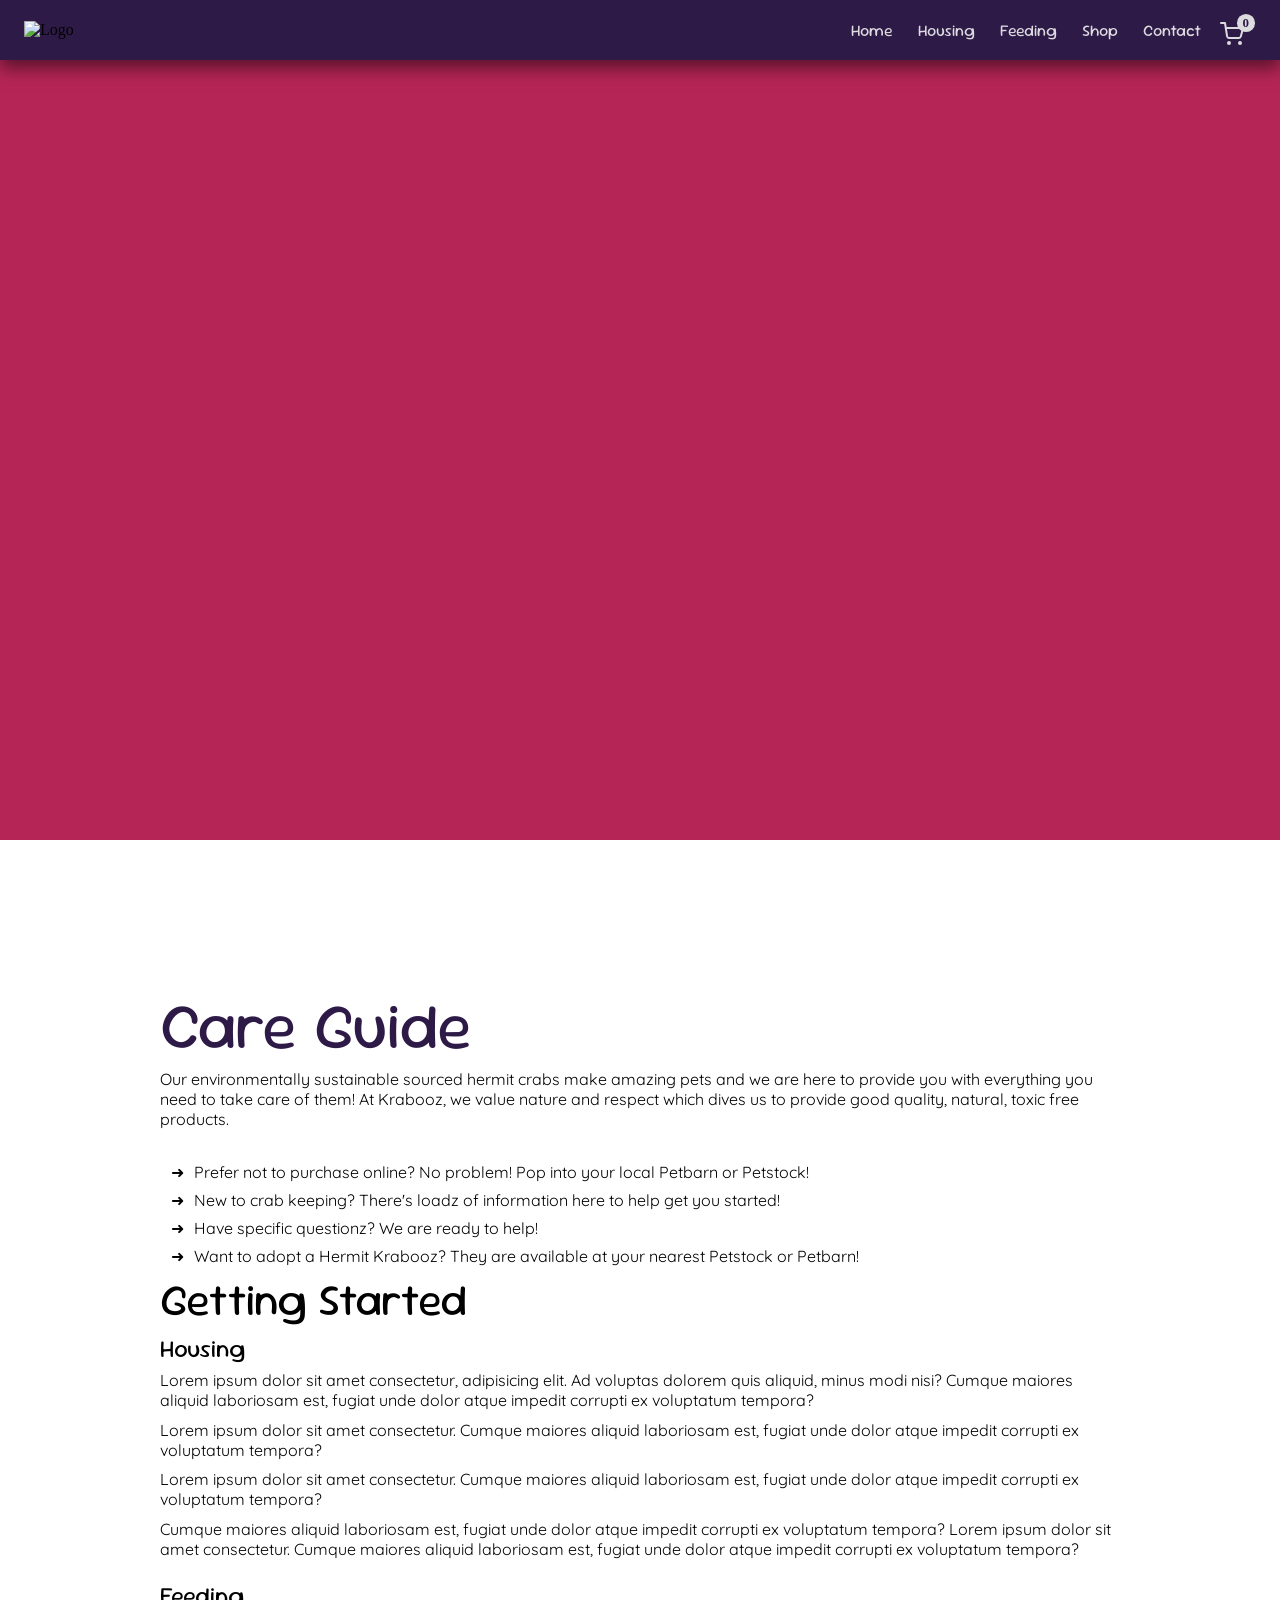
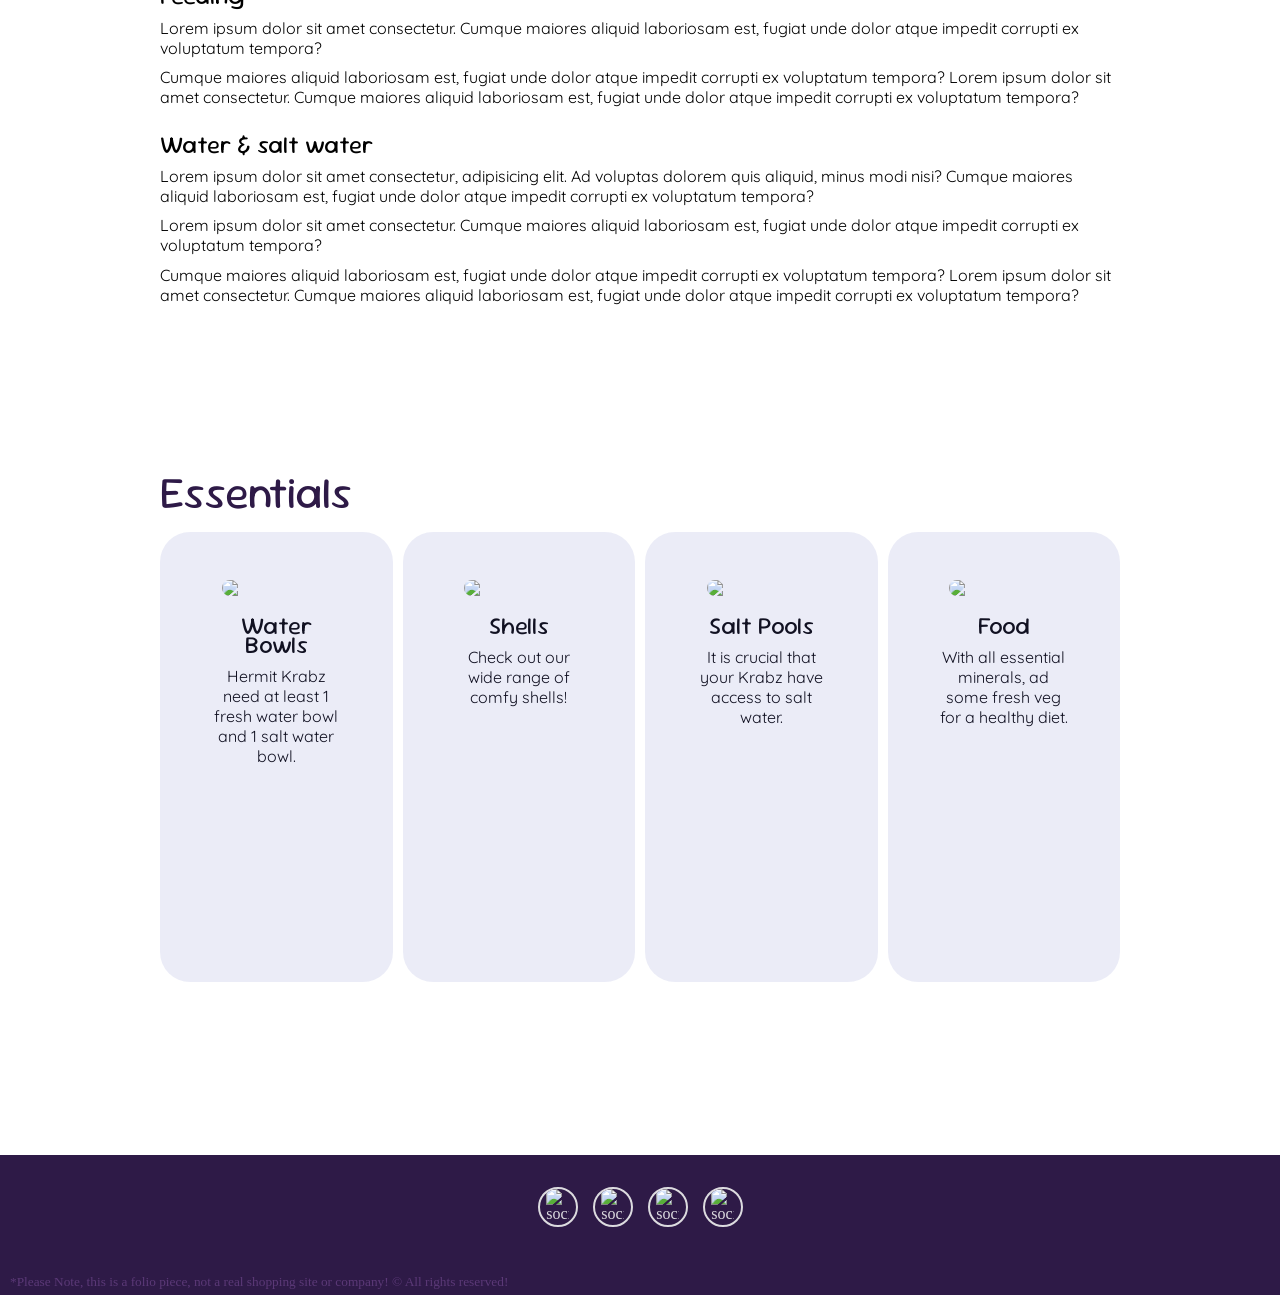
==== static/pages/care-guide.html @ 57176c88 "Enhancing banner styling" ====
<!DOCTYPE html>
<html>
    <head>
        <meta charset="UTF-8">
        <meta name="viewport" content="width=device-width, initial-scale=1.0">
        <meta property="og:title" content="Krabz - Pet Supplies">
        <meta name="description" content="Krabz is your go to for all you hermit crab pet supply needs! Check out our range of stock and advice to keep your hermies healthy and happy!">
        <meta property="og:image" content="../assets/branding/favicon.png">

        <!-- Font -->
        <link rel="preconnect" href="https://fonts.googleapis.com">
        <link rel="preconnect" href="https://fonts.gstatic.com" crossorigin>
        <link href="https://fonts.googleapis.com/css2?family=Quicksand:wght@300..700&family=Sour+Gummy:ital,wght@0,100..900;1,100..900&display=swap" rel="stylesheet">

        <link rel="icon" type="image/png" href="../assets/branding/favicon.png">
        <link rel="stylesheet" href="../stylesheets/global-styles.css">
        <link rel="stylesheet" href="../stylesheets/typography.css">
        <link rel="stylesheet" href="../stylesheets/nav.css">
        <link rel="stylesheet" href="../stylesheets/slides.css">

        <title>Krabz - Care Guide</title>

    </head>
    <body>
        <header>
            <img src="../assets/branding/header-logo.webp" alt="Logo" class="header-logo" oncontextmenu="return false">
            <!-- Shopping cart inspired by freecodecamp -->
            <a href="static/pages/cart.html" id="cart-btn" aria-label="Shopping cart">
                <svg
                xmlns="http://www.w3.org/2000/svg"
                width="24"
                height="24"
                fill="none"
                stroke="currentColor"
                stroke-width="2"
                stroke-linecap="round"
                stroke-linejoin="round"
                class="feather feather-shopping-cart"
                viewBox="0 0 24 24"
                aria-hidden="true"
                focusable="false"
                >
                <circle cx="9" cy="21" r="1"></circle>
                <circle cx="20" cy="21" r="1"></circle>
                <path d="M1 1h4l2.1 13.39a2 2 0 0 0 2 1.61h9.72a2 2 0 0 0 2-1.61L23 6H6"></path>
                </svg>
                <span id="item-count">0</span>
            </a>

            <!-- Hamburger menu, inspired by a youtube video -->
            <button class="nav-toggle" aria-label="toggle navigation">
                <span class="hamburger"></span>
            </button>
            <nav class="nav">
                <ul class="nav__list">
                    <li><a href="../../index.html">Home</a></li>
                    <li><a href="housing.html">Housing</a></li>
                    <li><a href="feeding.html">Feeding</a></li>
                    <li><a href="shop.html">Shop</a></li>
                    <li><a href="contact.html">Contact</a></li>
                </ul>
            </nav>
        </header>
        <main>
            <section>
                <div class="overlay-wrapper" >
                    <div class="slides" style="position: fixed; z-index: -1;">
                        <picture id="slide_01" class="slide active">
                            <source media="(min-width: 1024px)" srcset="../assets/images/image-16.webp">
                            <source media="(min-width: 768px)" srcset="../assets/images/image-17.webp">
                            <img src="../assets/images/image-18.webp" alt="" loading="eager">
                        </picture>
                    </div>
                    <div class="overlay"></div>
            </section>
            <section class="article-content">
                <article>
                    <h1 class="purple">Care Guide</h1>
                    <br>
                    <p>
                        Our environmentally sustainable sourced hermit crabs make amazing pets and we are here to provide you with everything you need to take care of them! 
                        At Krabooz, we value nature and respect which dives us to provide good quality, natural, toxic free products.
                    </p>
                    <br>
                    <ul>
                        <li>Prefer not to purchase online? No problem! Pop into your local Petbarn or Petstock!</li>
                        <li>New to crab keeping? There's loadz of information here to help get you started!</li>
                        <li>Have specific questionz? We are ready to help!</li>
                        <li>Want to adopt a Hermit Krabooz? They are available at your nearest Petstock or Petbarn!</li>
                    </ul>
                    <h2>Getting Started</h2>
                    <h3>Housing</h3>
                    <p>
                        Lorem ipsum dolor sit amet consectetur, adipisicing elit. Ad voluptas dolorem quis aliquid, minus 
                        modi nisi? Cumque maiores aliquid laboriosam est, fugiat unde dolor atque impedit corrupti ex 
                        voluptatum tempora?
                    </p>
                    <p>
                        Lorem ipsum dolor sit amet consectetur. Cumque maiores aliquid laboriosam est, fugiat unde dolor atque impedit corrupti ex 
                        voluptatum tempora?
                    </p>
                    <p>
                        Lorem ipsum dolor sit amet consectetur. Cumque maiores aliquid laboriosam est, fugiat unde dolor atque impedit corrupti ex 
                        voluptatum tempora?
                    </p>
                    <p>
                        Cumque maiores aliquid laboriosam est, fugiat unde dolor atque impedit corrupti ex 
                        voluptatum tempora? Lorem ipsum dolor sit amet consectetur. Cumque maiores aliquid laboriosam est, fugiat unde dolor atque impedit corrupti ex 
                        voluptatum tempora?
                    </p>
                    <br>
                    <h3>Feeding</h3>
                      <p>
                        Lorem ipsum dolor sit amet consectetur. Cumque maiores aliquid laboriosam est, fugiat unde dolor atque impedit corrupti ex 
                        voluptatum tempora?
                    </p>
                    <p>
                        Cumque maiores aliquid laboriosam est, fugiat unde dolor atque impedit corrupti ex 
                        voluptatum tempora? Lorem ipsum dolor sit amet consectetur. Cumque maiores aliquid laboriosam est, fugiat unde dolor atque impedit corrupti ex 
                        voluptatum tempora?
                    </p>
                    <br>
                    <h3>Water & salt water</h3>
                    <p>
                        Lorem ipsum dolor sit amet consectetur, adipisicing elit. Ad voluptas dolorem quis aliquid, minus 
                        modi nisi? Cumque maiores aliquid laboriosam est, fugiat unde dolor atque impedit corrupti ex 
                        voluptatum tempora?
                    </p>
                      <p>
                        Lorem ipsum dolor sit amet consectetur. Cumque maiores aliquid laboriosam est, fugiat unde dolor atque impedit corrupti ex 
                        voluptatum tempora?
                    </p>
                    <p>
                        Cumque maiores aliquid laboriosam est, fugiat unde dolor atque impedit corrupti ex 
                        voluptatum tempora? Lorem ipsum dolor sit amet consectetur. Cumque maiores aliquid laboriosam est, fugiat unde dolor atque impedit corrupti ex 
                        voluptatum tempora?
                    </p>
                </article>
            </section>
            <section id="about">
                <h2 class="purple">Essentials</h2>
                <div class="tile-container">
                    <a href="product.html?id=water-bowls" class="tile">
                        <img src="../assets/images/product-01.webp" class="about__img">
                        <h3>Water Bowls</h3>
                        <p>Hermit Krabz need at least 1 fresh water bowl and 1 salt water bowl.</p>
                    </a>
                    <a href="product.html?id=shells" class="tile">
                        <img src="../assets/images/product-02.webp" class="about__img">
                        <h3>Shells</h3>
                        <p>Check out our wide range of comfy shells!</p>
                    </a>
                    <a href="product.html?id=salt-pool" class="tile">
                        <img src="../assets/images/product-03.webp" class="about__img">
                        <h3>Salt Pools</h3>
                        <p>It is crucial that your Krabz have access to salt water.</p>
                    </a>
                    <a href="product.html?id=food" class="tile">
                        <img src="../assets/images/product-04.webp" class="about__img">
                        <h3>Food</h3>
                        <p>With all essential minerals, ad some fresh veg for a healthy diet.</p>
                    </a>
                </div>
            </section>
        </main>
        <footer>
            <div class="social-list" >
                <a class="social-btn" id="youtube-btn" href="#"><img src="../assets/branding/socials-01.webp" alt="social icon" class="social-icon"></a>
                <a class="social-btn" id="twitter-btn" href="#"><img src="../assets/branding/socials-02.webp" alt="social icon" class="social-icon"></a>
                <a class="social-btn" id="facebook-btn" href="#"><img src="../assets/branding/socials-03.webp" alt="social icon" class="social-icon"></a>
                <a class="social-btn" id="instagram" href="#"><img src="../assets/branding/socials-04.webp" alt="social icon" class="social-icon"></a>
            </div>
            <small>*Please Note, this is a folio piece, not a real shopping site or company! &copy; All rights reserved! </small>
        </footer>

        <script src="../scripts/nav.js"></script>
        <script src="../scripts/global-manager.js"></script>
    </body>
</html>
---- static/stylesheets/global-styles.css ----
* {
    box-sizing: border-box;
    margin: 0;
    padding: 0;
}

html {
    scroll-behavior: smooth;
}

:root {
    --clr-pink: #B52555;
    --clr-yellow: #F1B434;
    --clr-blue: #1D4F91;
    --clr-purple: #2E1A47;
    --clr-white: #dcdbdf;
    --clr-black: #112;

    --ff-primary:'Sour Gummy';
    --ff-secondary: 'Quicksand';
    
    --fs-h1: 3rem;
    --fs-h2: 2rem;
    --fs-h3: 1.25rem;
    --fs-body: 1rem;
}

.sour-gummy {
  font-family: "Sour Gummy", sans-serif;
  font-optical-sizing: auto;
  font-weight: 900;
  font-style: normal;
}
.quicksand {
  font-family: "Quicksand", sans-serif;
  font-optical-sizing: auto;
  font-weight: normal;
  font-style: normal;
}

@media (min-width: 800px) {
    :root {
        --fs-h1: 4rem;
        --fs-h2: 2.75rem;
        --fs-h3: 1.5rem;
        --fs-body: 1.125rem;
    }
}

body {
    background-color: #B52555;
}
main {
    display: flex;
    flex-direction: column;
}



.overlay-wrapper-02 {
    position: relative;
    width: 100%;
    height: 100%;
}

#about {
    background-image: url(../assets/branding/background-01.webp);
    background-repeat: no-repeat;
    background-size: 100%;
    background-position: center bottom;
    background-color: white;
    height: 100%;
    width: 100vw;
    padding: 2em;
    display: flex;
    flex-direction: column;
    margin: 0;
}

.tile-container {
    display: grid;
    grid-template-columns: repeat(auto-fit, minmax(250px, 1fr));
    gap: 10px;
    flex-grow: 1;
}

.tile-container a {
    cursor: pointer;
    text-decoration: none;
    color: var(--clr-black);
    transition: 0.3s ease-in-out;
}

.tile-container a:hover {
    background-color: #F1B4349d;
    transform: scale(1.05);
}

.tile {
    text-align: center;
    background-color: #d4d6ee77 ;
    padding: 1em;
    width: 100%;
    height: 100%;
    border-radius: 30px;
}

.about__img {
    position: relative;
    max-width: 200px;
    margin-left: auto;
    margin-right: auto;
    display: block;
    width: 80%;
    border-radius: 10px;
    padding: 2em 0;
}

#welcome {
     background: linear-gradient(
        var(--clr-blue),
        #B525559d
    ),
    url(../assets/branding/pattern-03.webp);
    background-repeat: repeat;
    background-attachment: fixed;
    background-position: center bottom;
    height: calc(100vh - 60px);
    width: 100vw;
    margin: 0;
    color: var(--clr-white);
}

#important-info {
     background: linear-gradient(
        var(--clr-pink),
        #F1B4349d
    ),
    url(../assets/branding/pattern-03.webp);
    background-repeat: repeat;
    background-attachment: fixed;
    background-position: center bottom;
    height: 100%;
    width: 100vw;
    margin: 0;
   
}
.overlay-03 {
    position: absolute;
    background: url(../assets/branding/background-02.webp);
    background-repeat: no-repeat;
    background-size: 100%;
    background-position: center bottom;
    bottom: 0;
    right:0;
    width: 100vw;
    height: 100%;
}

.content {
    padding: 1em 2em 3em;
}

footer {
    width: 100%;
    height: 140px;
    background-color: var(--clr-purple);
    position: relative;
}

.article-content {
    background-color: white;
}

.article-content article {
    padding: 2em;
}
.care-guide-welcome article {
    padding-top:8em;
}

#important-info h2 {
    color: white;
}

@media (min-width: 1024px) {
    .tile-container {
        display: grid;
        grid-template-columns: repeat(auto-fit, minmax(230px, 1fr));
    }

    #about {
        padding: 10em;
        min-height: calc(100vh - 60px);
    }

    .about__img {
        margin-bottom: 20px;
        padding: 0;
    }

    .tile {
        padding: 3em;
        max-width: 400px;  
        height: 50vh;     
    }

    .content {
        padding: 3em 10em;
    }

    #important-info {
        height: calc(100vh - 60px);
    }

    .overlay-03 {
        position: absolute;
        background: url(../assets/branding/background-02.webp);
        background-repeat: no-repeat;
        background-size: cover;
        background-position: center bottom;
        bottom: 0;
        right:0;
        width: 100%;
        height: 100%;
    }

    .article-content article {
        padding: 10em 10em 0;
    }
    .care-guide-welcome article {
        padding-top: 3em;
    }
}

#loader-wrapper {
  position: fixed;
  top: 0;
  left: 0;
  width: 100%;
  height: 100%;
  background-color: #ffffff; 
  z-index: 9999;
  display: flex;
  flex-direction: column;
  justify-content: center;
  align-items: center;
  transition: opacity 0.5s ease, visibility 0.5s ease;
}

.loader-hidden {
  opacity: 0;
  visibility: hidden;
}

.spinner {
  width: 60px;
  height: 60px;
  margin-bottom: 1em;
  border: 8px solid #f3f3f3; 
  border-radius: 50%; 
  /* Link our new multi-colour animation */
  animation: spin 2s linear infinite; 
}

@keyframes spin {
  /* 0% Start: Blue */
  0% {
    transform: rotate(0deg);
    border-top-color: var(--clr-blue);
  }
  /* 25%: Purple */
  25% {
    border-top-color: var(--clr-pink); 
  }
  /* 50%: Pink */
  50% {
    border-top-color: var(--clr-purple); 
  }
  /* 75%: Yellow */
  75% {
    border-top-color: var(--clr-yellow);
  }
  /* 100% End: Loops smoothly back to Blue */
  100% {
    transform: rotate(360deg);
    border-top-color: var(--clr-blue); 
  }
}
---- static/stylesheets/typography.css ----
/* List styles */
article ul {
    margin-top: 0.3em;
    padding-left: 1.5em;
    margin-bottom: 0.5em;
}

article li {
    padding-left: 10px;
    padding-bottom: 8px;
    font-family: var(--ff-secondary);
}

article li::marker {
    content: "\279c";
}

h1, h2, h3 {
    Font-family: var(--ff-primary);
    font-weight: var(--fw-bold);
}

h1,
h2,
h3 {
    line-height: 0.8em;
    margin: 0;
}

h1 { font-size: var(--fs-h1); }
h2 { font-size: var(--fs-h2); margin-bottom: 0.5em; }
h3 { font-size: var(--fs-h3); margin-bottom: 0.5em; }

p { margin-bottom: 0.6em; font-family: var(--ff-secondary);}

small {
    position: absolute;
    bottom: 5px;
    left: 10px;
    right: 10px;
    color: rgb(91, 57, 119);
}

h2:not(#about h2) { margin-top: 2em; }

.purple {
    color: var(--clr-purple);
}

@media (min-width: 1024px)  {
    h2:not(#about h2) {
        margin-top: 0;
    }

    article {
        padding-top: 2em;
        padding-right: 5vw;
    }
}
---- static/stylesheets/nav.css ----
/* Header */
header {
    Background-color: var(--clr-purple);
    position: fixed;
    display: flex;
    align-items: center;
    justify-content: space-between;
    box-shadow: 0 8px 16px 0 rgba(0, 0, 0, 0.5);
    min-height: 60px;
    top: 0;
    width: 100%;
    z-index: 5;
    padding: 0 1.5em;
}

.header-logo {
    display: block;
    user-select: none;
    max-width: 100px;
    z-index: 2000;
}

.menu {
    display: flex;
    flex-direction: row;
    gap: 10px;
}

#cart-btn {
    background: none;
    border: none;
    cursor: pointer;
    position: fixed;
    right: 25px;
    display: flex;
    align-items: center;
    padding-top: 8px;
    padding-right: 11px;
    color: var(--clr-white);
    z-index: 1000;
}

#item-count {
    background: var(--clr-white);
    color: var(--clr-purple);
    border-radius: 50%;
    padding: 2px 6px;
    font-size: 13px;
    position: absolute;
    top: 0px;
    right: 0px;
    min-width: 18px;
    height: 18px;
    line-height: 14px;
    text-align: center;
    font-weight: 700;
    user-select: none;
    box-sizing: border-box;
}

.nav-toggle {
    background: transparent;
    cursor: pointer;
    position: fixed;
    padding: .5em;
    border: 0;
    right: 70px;

    z-index: 1000;    
}

.nav {
    background: linear-gradient(
        var(--clr-purple),
        #1D4F919d
    ),
    url(../assets/branding/pattern-02.webp);

    position: fixed;
    color: var(--clr-blue);
    top: 0;
    bottom: 0;
    Left: 0;
    right: 0;
    z-index: 100;

    transform: translateX(100%);
    transition: transform 250ms cubic-bezier(.5, 0, .5, 1);
}

.nav__list {
    list-style: none;
    display: flex;
    height: 100%;
    Flex-direction: column;
    justify-content: space-evenly;
    align-items: center;
    margin: 0;
    padding: 0;
}

.nav__list a {
    font-family: var(--ff-primary);
    color: var(--clr-white);
    text-decoration: none;
    user-select: none;
}

.nav__list a:hover {
    color: var(--clr-yellow);
}

.nav__list a:active {
    color: var(--clr-white);
}

.nav-open .nav {
    transform: translateX(0);
}

.nav-open .nav-toggle {
    position: fixed;
}

.nav-open .hamburger {
    transform: rotate(.625turn);
}

.nav-open .hamburger::before {
    transform: rotate(90deg) translateX(-10px);
}

.nav-open .hamburger::after {
    opacity: 0;
}

.hamburger {
    display: block;
    position: relative;
}

.hamburger,
.hamburger::before,
.hamburger::after {
    background: var(--clr-white);
    width: 2em;
    height: 3px;
    border-radius: 1em;
    transition: 250ms;
}


.hamburger::before,
.hamburger::after {
    content: '';
    position: absolute;
    left: 0;
    right: 0;
}

.hamburger::before {top: 10px;}
.hamburger::after { bottom: 10px;}

/* Button styles - inspired by the real Krabooz web design */
.btn {
    text-decoration: none;
    padding: 10px;
    border-radius: 30px;
    transition: all .25s;
    position: relative;
    overflow: hidden;
    display: grid;
    width: 9em;
    text-transform: uppercase;
    text-align: center;
    font-family: var(--ff-primary);
    font-size: 14pt;
    z-index: 1;
    margin-top: 1em;
    margin-left: auto;
    margin-right: auto;
}

.btn::before {
    content: "";
    position: absolute;
    top: 0;
    left: 0;
    width: 100%;
    height: 100%;
    transition: all .25s;
    z-index: -1;
    transform: translateY(-100%);
}

.btn:hover::before { transform: translateX(0); }

/* white pink button */
.white { border: 2px solid var(--clr-white); color: var(--clr-white); }
.white::before  { border: 2px solid var(--clr-white); background-color: var(--clr-white); }
.txt-pink:hover, #submit-btn:hover { color: var(--clr-pink); }

/* Gray buttons #d4d6ee77 */
.gray { border: 2px solid var(--clr-yellow); color: var(--clr-yellow); }
.gray::before  { border: 2px solid var(--clr-yellow); background-color: var(--clr-yellow); }
.txt-gray:hover, #submit-btn:hover { color: white; }

/* Footer links */
.social-list { 
    display: flex; 
    Justify-content: center; 
    gap: 15px;
    padding-top: 2em;
}

.list_item {
    list-style: none;
    padding: 0;
    margin: 0;
}

.social-btn {
    text-decoration: none;
    border: 2px solid var(--clr-white);
    color: var(--clr-white);
    border-radius: 50%;
    position: relative;
    overflow: hidden;
    display: grid;
    height: 40px;
    width: 40px;
    align-items: center;
    justify-content: center;
    z-index: 1;
}

.social-btn::before {
    content: "";
    position: absolute;
    top: 0;
    left: 0;
    width: 100%;
    height: 100%;
    transition: all .25s;
    z-index: -1;
    transform: translateY(-100%);
}

.social-btn:nth-child(1)::before {
    background: #ff0000;
}

.social-btn:nth-child(2)::before {
    background: #00aced;
}

.social-btn:nth-child(3)::before {
    background:  #4267B2;
}

.social-btn:nth-child(4)::before {
    background: linear-gradient(180deg, #515BD4, #8134af, #dd2a7b, #f58529, #feda77);
}

.social-btn:hover::before {
    transform: translateX(0);
}

.social-icon {
    width: 60%;
    margin-left: auto;
    margin-right: auto;
}

.breadcrumbs ul {
    display: flex;
    flex-wrap: wrap;
    list-style: none !important;
    padding: 0;
    margin-bottom: 20px;
    font-family: calibri, sans-serif;
    font-size: 0.9rem;
}

.breadcrumbs li:not(:last-child)::after {
    content: ">";
    margin: 0 10px;
    pointer-events: none;
}

@media (min-width: 1024px) {
    .nav-toggle {
        display: none;
    }
    .nav {
        background: transparent;
        position: relative;
        color: var(--clr-blue);
        top: 0;
        bottom: 0;
        Left: 0;
        right: 0;
        z-index: 100;
        transform: translateX(0%);
    }

    .nav__list {
        display: flex;
        gap: 25px;
        flex-direction: row;
        justify-content: space-between;
        align-items: center;
        padding: 10px 20px;
        margin-right: 35px;
    }

    .btn {
        margin-left: 0;
    }
}
---- static/stylesheets/slides.css ----
/*slideshow*/
.overlay-wrapper {
    position: relative;
    width: 100%;
    height: calc(100vh - 60px);
}

.overlay {
    position: absolute;
    background: url(../assets/branding/background-01.webp);
    background-repeat: no-repeat;
    background-size: 100%;
    background-position: right bottom;
    bottom: 0;
    right:0;
    width: 100vw;
    height: 100%;
    z-index: 2;
}

.overlay-02 {
    position: absolute;
    background: url(../assets/branding/background-02.webp);
    background-repeat: no-repeat;
    background-size: 100%;
    background-position: center bottom;
    bottom: 0;
    right:0;
    width: 100vw;
    height: 100%;
    opacity: 0;
    transition: opacity 1s ease-in-out;
}

.slides {
    position: relative;
    width: 100%;
    /* Keeps your responsive height calculation intact */
    height: calc(100vh - 60px); 
}

/* Base style for every slide */
.slide {
    position: absolute;
    top: 0;
    left: 0;
    width: 100%;
    height: 100%;
    
    /* Keep slide structure alive, but use opacity for smooth fades */
    display: flex;
    justify-content: center;
    align-items: center;
    
    opacity: 0;
    /* Keeps it unclickable while invisible */
    visibility: hidden; 
    
    /* Slower fade speed (1.2 seconds) to look luxurious and smooth */
    transition: opacity 1.2s ease-in-out, visibility 1.2s ease-in-out;
    z-index: -1;
}

/* Smoothly activate the visible slide */
.slide.active {
    opacity: 1;
    visibility: visible;
    z-index: 2;
}

/* Ensure images fill the responsive container perfectly */
.slide img {
    width: 100%;
    height: 100%;
    object-fit: cover;
    margin: auto;
}

/* Your original arrow alignment looks fantastic, kept exactly as is! */
.prev, 
.next {
    cursor: pointer;
    position: absolute;
    top: calc(100vh - 60px - 60%);
    width: auto;
    padding: 20px;
    color: #2E1A47ab;
    font-size: 100px;
    transition: 0.4s ease;
    user-select: none;
    z-index: 2; /* Boosted z-index to sit perfectly on top of the fading images */
}

.next {
    right: 0;
}

.prev:hover,
.next:hover {
    color: rgba(255, 102, 153, 0.5);
}

@media (min-width: 1024px)  {
    .overlay-wrapper{
        object-fit: cover;
        object-position: left center;
    }
    .slide img, .slide {
        margin: auto;
        min-height: calc(100vh - 60px);
    }

}
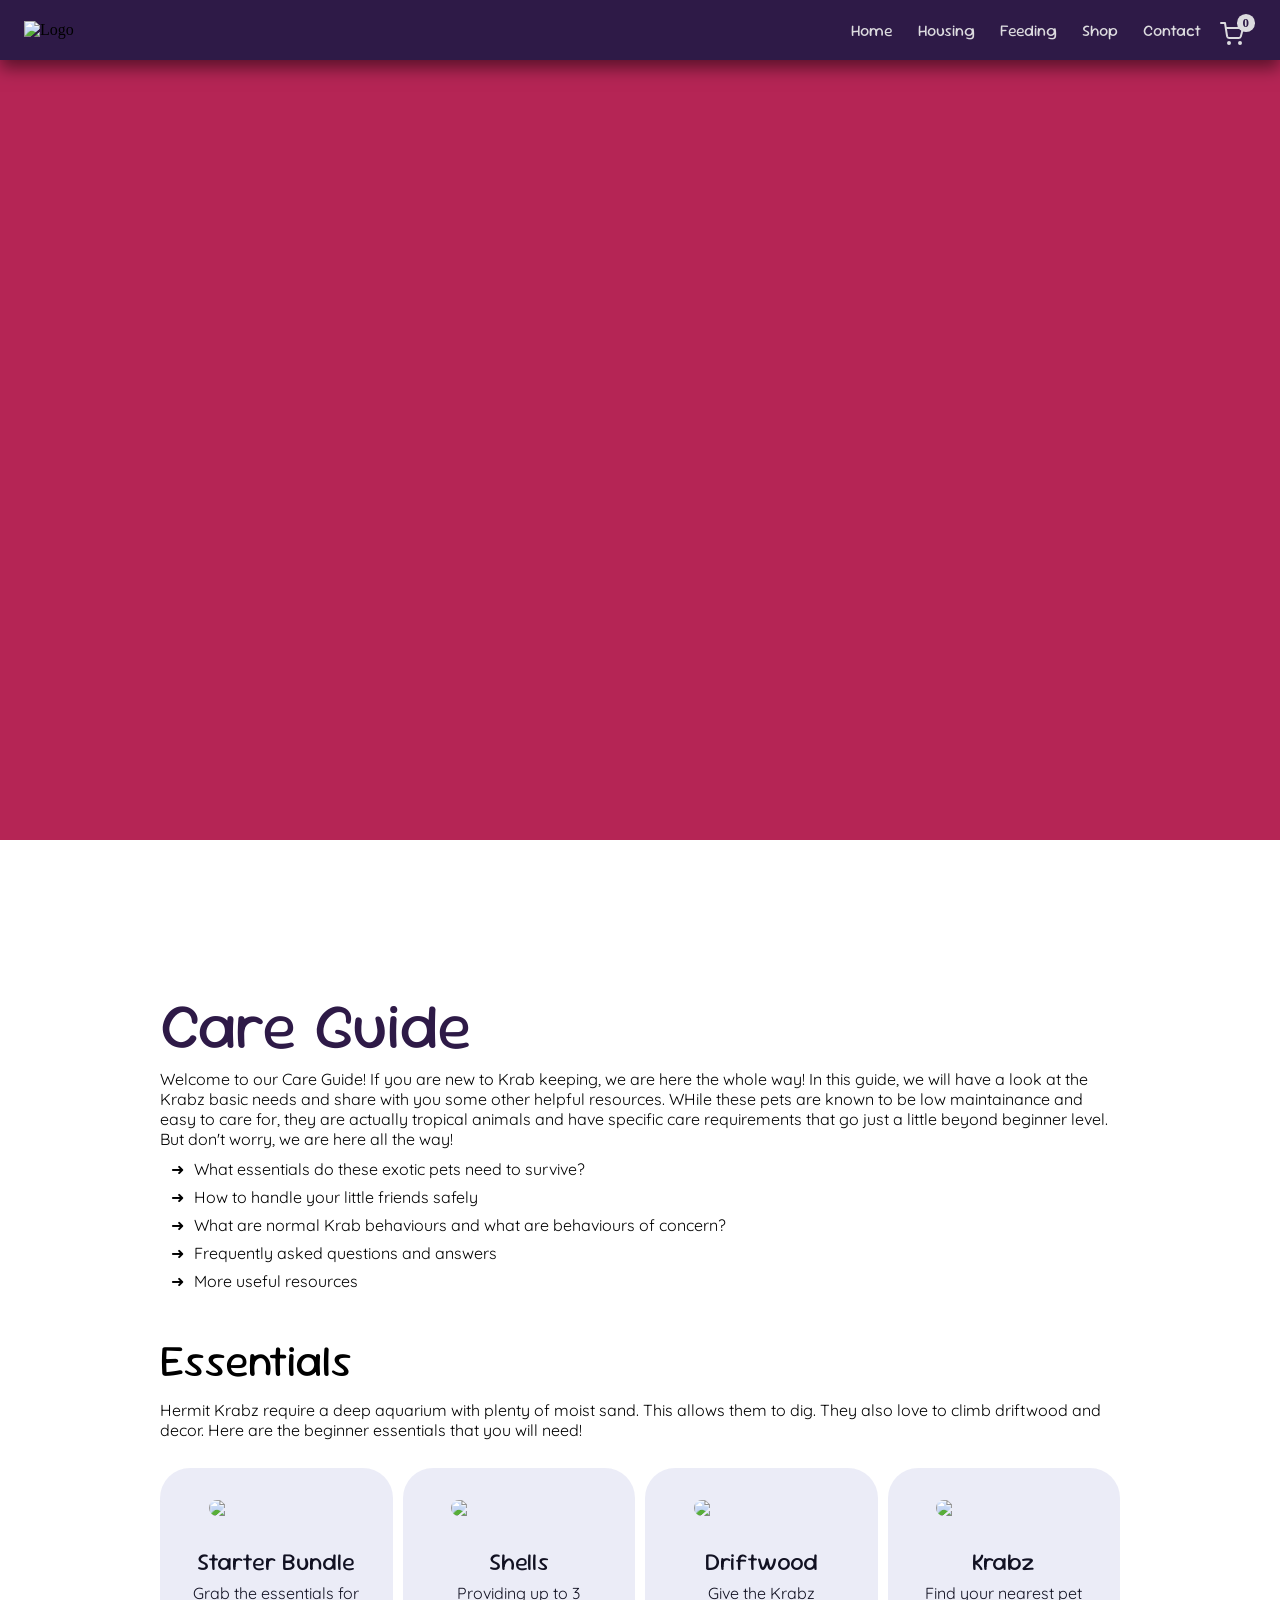
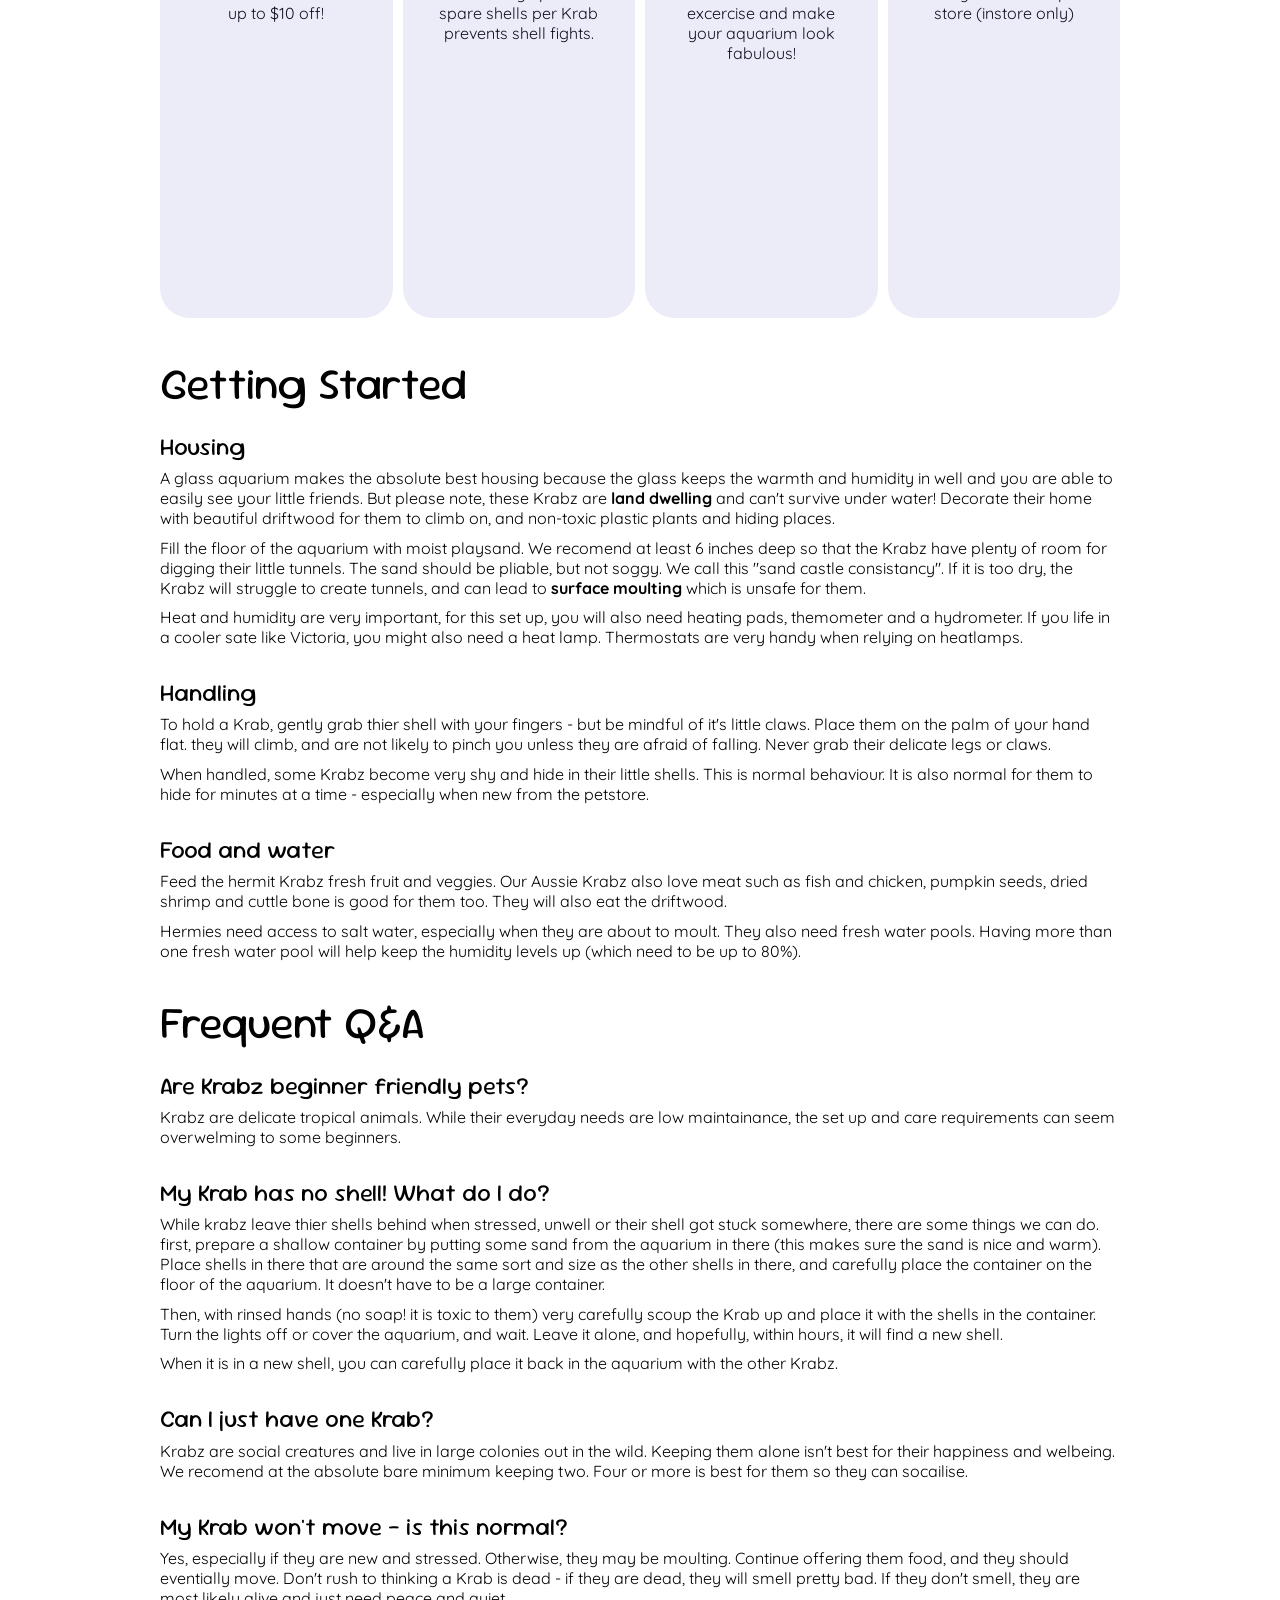
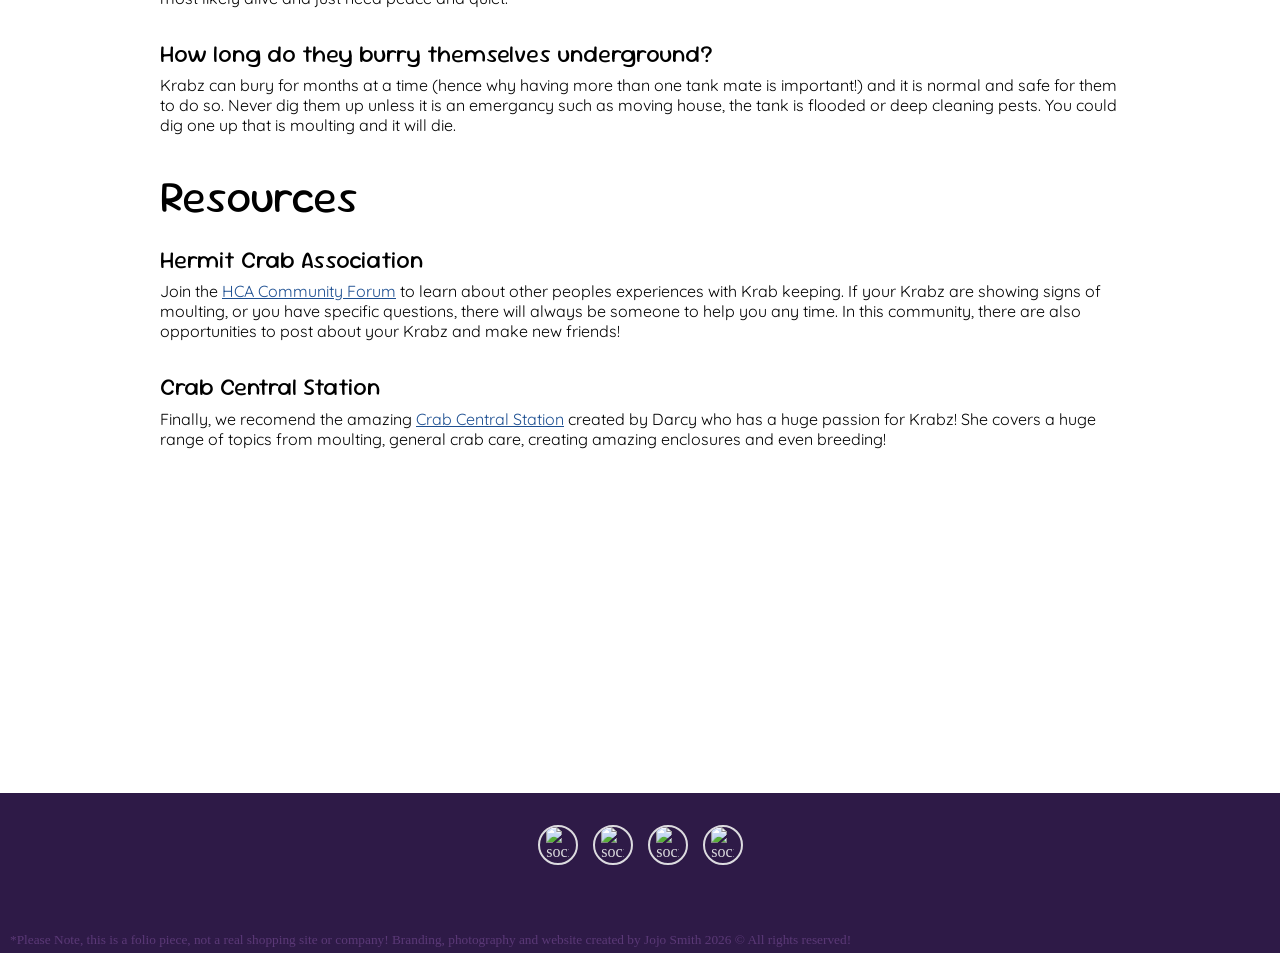
==== commit 71b8cda2: "Adding content and responsive styles" ====
--- a/static/pages/care-guide.html
+++ b/static/pages/care-guide.html
@@ -4,7 +4,7 @@
         <meta charset="UTF-8">
         <meta name="viewport" content="width=device-width, initial-scale=1.0">
         <meta property="og:title" content="Krabz - Pet Supplies">
-        <meta name="description" content="Krabz is your go to for all you hermit crab pet supply needs! Check out our range of stock and advice to keep your hermies healthy and happy!">
+        <meta name="description" content="Krabz is your go to for all you hermit crab pet supply needs! Here is our care guide to help you get started.">
         <meta property="og:image" content="../assets/branding/favicon.png">
 
         <!-- Font -->
@@ -22,10 +22,16 @@
 
     </head>
     <body>
+        <!--
+        <div id="loader-wrapper">
+            <div class="spinner"></div>
+            <p class="loading-text">Just a moment...</p>
+        </div> -->
+
         <header>
             <img src="../assets/branding/header-logo.webp" alt="Logo" class="header-logo" oncontextmenu="return false">
             <!-- Shopping cart inspired by freecodecamp -->
-            <a href="static/pages/cart.html" id="cart-btn" aria-label="Shopping cart">
+            <a href="../pages/cart.html" id="cart-btn" aria-label="Shopping cart">
                 <svg
                 xmlns="http://www.w3.org/2000/svg"
                 width="24"
@@ -78,89 +84,132 @@
                     <h1 class="purple">Care Guide</h1>
                     <br>
                     <p>
-                        Our environmentally sustainable sourced hermit crabs make amazing pets and we are here to provide you with everything you need to take care of them! 
-                        At Krabooz, we value nature and respect which dives us to provide good quality, natural, toxic free products.
+                        Welcome to our Care Guide! If you are new to Krab keeping, we are here the whole way! In this guide, we will have a look at the Krabz basic 
+                        needs and share with you some other helpful resources. WHile these pets are known to be low maintainance and easy to care for, they are actually 
+                        tropical animals and have specific care requirements that go just a little beyond beginner level. But don't worry, we are here all the way!
+                    </p>
+                    <ul>
+                        <li>What essentials do these exotic pets need to survive?</li>
+                        <li>How to handle your little friends safely</li>
+                        <li>What are normal Krab behaviours and what are behaviours of concern?</li>
+                        <li>Frequently asked questions and answers</li>
+                        <li>More useful resources</li>
+                    </ul>
+                    <h2>Essentials</h2>
+                    <p>
+                        Hermit Krabz require a deep aquarium with plenty of moist sand. This allows them to dig. They also love to climb driftwood and decor. Here are the beginner essentials 
+                        that you will need!
                     </p>
                     <br>
-                    <ul>
-                        <li>Prefer not to purchase online? No problem! Pop into your local Petbarn or Petstock!</li>
-                        <li>New to crab keeping? There's loadz of information here to help get you started!</li>
-                        <li>Have specific questionz? We are ready to help!</li>
-                        <li>Want to adopt a Hermit Krabooz? They are available at your nearest Petstock or Petbarn!</li>
-                    </ul>
+                    <div class="tile-container">
+                        <a href="product.html?id=starter-bundle" class="tile">
+                            <img src="../assets/images/product-07.webp" class="about__img">
+                            <h3>Starter Bundle</h3>
+                            <p>Grab the essentials for up to $10 off!</p>
+                        </a>
+                        <a href="product.html?id=shells" class="tile">
+                            <img src="../assets/images/product-02.webp" class="about__img">
+                            <h3>Shells</h3>
+                            <p>Providing up to 3 spare shells per Krab prevents shell fights.</p>
+                        </a>
+                        <a href="product.html?id=driftwood" class="tile">
+                            <img src="../assets/images/product-06.webp" class="about__img">
+                            <h3>Driftwood</h3>
+                            <p>Give the Krabz excercise and make your aquarium look fabulous!</p>
+                        </a>
+                        <a href="product.html?id=hermit-crab" class="tile">
+                            <img src="../assets/images/product-08.webp" class="about__img">
+                            <h3>Krabz</h3>
+                            <p>Find your nearest pet store (instore only)</p>
+                        </a>
+                    </div>
                     <h2>Getting Started</h2>
                     <h3>Housing</h3>
                     <p>
-                        Lorem ipsum dolor sit amet consectetur, adipisicing elit. Ad voluptas dolorem quis aliquid, minus 
-                        modi nisi? Cumque maiores aliquid laboriosam est, fugiat unde dolor atque impedit corrupti ex 
-                        voluptatum tempora?
-                    </p>
-                    <p>
-                        Lorem ipsum dolor sit amet consectetur. Cumque maiores aliquid laboriosam est, fugiat unde dolor atque impedit corrupti ex 
-                        voluptatum tempora?
-                    </p>
-                    <p>
-                        Lorem ipsum dolor sit amet consectetur. Cumque maiores aliquid laboriosam est, fugiat unde dolor atque impedit corrupti ex 
-                        voluptatum tempora?
-                    </p>
-                    <p>
-                        Cumque maiores aliquid laboriosam est, fugiat unde dolor atque impedit corrupti ex 
-                        voluptatum tempora? Lorem ipsum dolor sit amet consectetur. Cumque maiores aliquid laboriosam est, fugiat unde dolor atque impedit corrupti ex 
-                        voluptatum tempora?
-                    </p>
-                    <br>
-                    <h3>Feeding</h3>
-                      <p>
-                        Lorem ipsum dolor sit amet consectetur. Cumque maiores aliquid laboriosam est, fugiat unde dolor atque impedit corrupti ex 
-                        voluptatum tempora?
-                    </p>
-                    <p>
-                        Cumque maiores aliquid laboriosam est, fugiat unde dolor atque impedit corrupti ex 
-                        voluptatum tempora? Lorem ipsum dolor sit amet consectetur. Cumque maiores aliquid laboriosam est, fugiat unde dolor atque impedit corrupti ex 
-                        voluptatum tempora?
-                    </p>
-                    <br>
-                    <h3>Water & salt water</h3>
-                    <p>
-                        Lorem ipsum dolor sit amet consectetur, adipisicing elit. Ad voluptas dolorem quis aliquid, minus 
-                        modi nisi? Cumque maiores aliquid laboriosam est, fugiat unde dolor atque impedit corrupti ex 
-                        voluptatum tempora?
-                    </p>
-                      <p>
-                        Lorem ipsum dolor sit amet consectetur. Cumque maiores aliquid laboriosam est, fugiat unde dolor atque impedit corrupti ex 
-                        voluptatum tempora?
-                    </p>
-                    <p>
-                        Cumque maiores aliquid laboriosam est, fugiat unde dolor atque impedit corrupti ex 
-                        voluptatum tempora? Lorem ipsum dolor sit amet consectetur. Cumque maiores aliquid laboriosam est, fugiat unde dolor atque impedit corrupti ex 
-                        voluptatum tempora?
-                    </p>
+                        A glass aquarium makes the absolute best housing because the glass keeps the warmth and humidity in well and you are able to easily see 
+                        your little friends. But please note, these Krabz are <b>land dwelling</b> and can't survive under water! Decorate their home with beautiful 
+                        driftwood for them to climb on, and non-toxic plastic plants and hiding places.
+                    </p>
+                    <p>
+                        Fill the floor of the aquarium with moist playsand. We recomend at least 6 inches deep so that the Krabz have plenty of room for digging 
+                        their little tunnels. The sand should be pliable, but not soggy. We call this "sand castle consistancy". If it is too dry, the Krabz 
+                        will struggle to create tunnels, and can lead to <b>surface moulting</b> which is unsafe for them.
+                    </p>
+                    <p>
+                        Heat and humidity are very important, for this set up, you will also need heating pads, themometer and a hydrometer. If you life in a cooler 
+                        sate like Victoria, you might also need a heat lamp. Thermostats are very handy when relying on heatlamps.
+                    </p>
+                    <h3>Handling</h3>
+                    <p>
+                        To hold a Krab, gently grab thier shell with your fingers - but be mindful of it's little claws. Place them on the palm of your hand flat. 
+                        they will climb, and are not likely to pinch you unless they are afraid of falling. Never grab their delicate legs or claws. 
+                    </p>
+                    <p>
+                        When handled, some Krabz become very shy and hide in their little shells. This is normal behaviour. It is also normal for them to hide for 
+                        minutes at a time - especially when new from the petstore.
+                    </p>
+                    <h3>Food and water</h3>
+                    <p>
+                        Feed the hermit Krabz fresh fruit and veggies. Our Aussie Krabz also love meat such as fish and chicken, pumpkin seeds, dried shrimp and 
+                        cuttle bone is good for them too. They will also eat the driftwood.
+                    </p>
+                    <p>
+                        Hermies need access to salt water, especially when they are about to moult. They also need fresh water pools. Having more than one fresh 
+                        water pool will help keep the humidity levels up (which need to be up to 80%).
+                    </p>
+                    <h2>Frequent Q&A</h2>
+                    <h3>Are Krabz beginner friendly pets?</h3>
+                    <p>
+                        Krabz are delicate tropical animals. While their everyday needs are low maintainance, the set up and care requirements can seem overwelming to 
+                        some beginners. 
+                    </p>
+                    <h3>My Krab has no shell! What do I do?</h3>
+                    <p>
+                        While krabz leave thier shells behind when stressed, unwell or their shell got stuck somewhere, there are some things we can do. first, prepare a 
+                        shallow container by putting some sand from the aquarium in there (this makes sure the sand is nice and warm). Place shells in there that are around 
+                        the same sort and size as the other shells in there, and carefully place the container on the floor of the aquarium. It doesn't have to be a large container.                    
+                    </p>
+                    <p>
+                        Then, with rinsed hands (no soap! it is toxic to them) very carefully scoup the Krab up and place it with the shells in the container. Turn the lights off
+                        or cover the aquarium, and wait. Leave it alone, and hopefully, within hours, it will find a new shell.
+                    </p>
+                    <p>
+                        When it is in a new shell, you can carefully place it back in the aquarium with the other Krabz.
+                    </p>
+                    <h3>Can I just have one Krab?</h3>
+                    <p>
+                        Krabz are social creatures and live in large colonies out in the wild. Keeping them alone isn't best for their happiness and welbeing. We 
+                        recomend at the absolute bare minimum keeping two. Four or more is best for them so they can socailise.
+                    </p>
+                    <h3>My Krab won't move - is this normal?</h3>
+                    <p>
+                        Yes, especially if they are new and stressed. Otherwise, they may be moulting. Continue offering them food, and they should eventially move. 
+                        Don't rush to thinking a Krab is dead - if they are dead, they will smell pretty bad. If they don't smell, they are most likely alive and 
+                        just need peace and quiet.
+                    </p>
+                    <h3>How long do they burry themselves underground?</h3>
+                    <p>
+                        Krabz can bury for months at a time (hence why having more than one tank mate is important!) and it is normal and safe for them to do so. Never 
+                        dig them up unless it is an emergancy such as moving house, the tank is flooded or deep cleaning pests. You could dig one up that is moulting and it will die.
+                    </p>
+                    <h2>Resources</h2>
+                    <h3>Hermit Crab Association</h3>
+                    <p>
+                        Join the <a href="https://www.hermitcrabassociation.com/phpBB/index.php" target="_blank">HCA Community Forum</a> to learn about other peoples experiences with Krab keeping. If your Krabz are showing signs of moulting, or you have 
+                        specific questions, there will always be someone to help you any time. In this community, there are also opportunities to post about your Krabz 
+                        and make new friends!
+                    </p>
+                    <h3>Crab Central Station</h3>
+                    <p>
+                        Finally, we recomend the amazing <a href="https://www.youtube.com/c/crabcentralstation" target="_blank">Crab Central Station</a> created by Darcy who has a huge passion for Krabz! She covers a huge range of topics 
+                        from moulting, general crab care, creating amazing enclosures and even breeding!
+                    </p>
+                    <div class="iframe-container">
+                        <iframe loading="lazy" width="560" height="315" src="https://www.youtube-nocookie.com/embed/ChtSaMWFHC4" title="YouTube video player" frameborder="0" allow="accelerometer; autoplay; clipboard-write; encrypted-media; gyroscope; picture-in-picture; web-share" referrerpolicy="strict-origin-when-cross-origin" allowfullscreen></iframe>
+                        <iframe loading="lazy" width="560" height="315" src="https://www.youtube-nocookie.com/embed/Q1peHjiF6r0" title="YouTube video player" frameborder="0" allow="accelerometer; autoplay; clipboard-write; encrypted-media; gyroscope; picture-in-picture; web-share" referrerpolicy="strict-origin-when-cross-origin" allowfullscreen></iframe>
+                        <iframe loading="lazy" width="560" height="315" src="https://www.youtube-nocookie.com/embed/vib9__FgdTE" title="YouTube video player" frameborder="0" allow="accelerometer; autoplay; clipboard-write; encrypted-media; gyroscope; picture-in-picture; web-share" referrerpolicy="strict-origin-when-cross-origin" allowfullscreen></iframe>
+                    </div>    
                 </article>
-            </section>
-            <section id="about">
-                <h2 class="purple">Essentials</h2>
-                <div class="tile-container">
-                    <a href="product.html?id=water-bowls" class="tile">
-                        <img src="../assets/images/product-01.webp" class="about__img">
-                        <h3>Water Bowls</h3>
-                        <p>Hermit Krabz need at least 1 fresh water bowl and 1 salt water bowl.</p>
-                    </a>
-                    <a href="product.html?id=shells" class="tile">
-                        <img src="../assets/images/product-02.webp" class="about__img">
-                        <h3>Shells</h3>
-                        <p>Check out our wide range of comfy shells!</p>
-                    </a>
-                    <a href="product.html?id=salt-pool" class="tile">
-                        <img src="../assets/images/product-03.webp" class="about__img">
-                        <h3>Salt Pools</h3>
-                        <p>It is crucial that your Krabz have access to salt water.</p>
-                    </a>
-                    <a href="product.html?id=food" class="tile">
-                        <img src="../assets/images/product-04.webp" class="about__img">
-                        <h3>Food</h3>
-                        <p>With all essential minerals, ad some fresh veg for a healthy diet.</p>
-                    </a>
-                </div>
             </section>
         </main>
         <footer>
@@ -170,10 +219,11 @@
                 <a class="social-btn" id="facebook-btn" href="#"><img src="../assets/branding/socials-03.webp" alt="social icon" class="social-icon"></a>
                 <a class="social-btn" id="instagram" href="#"><img src="../assets/branding/socials-04.webp" alt="social icon" class="social-icon"></a>
             </div>
-            <small>*Please Note, this is a folio piece, not a real shopping site or company! &copy; All rights reserved! </small>
+            <small>*Please Note, this is a folio piece, not a real shopping site or company! Branding, photography and website created by Jojo Smith 2026 &copy; All rights reserved! </small>
         </footer>
 
         <script src="../scripts/nav.js"></script>
         <script src="../scripts/global-manager.js"></script>
+        <script src="static/scripts/preloader.js"></script>
     </body>
 </html>
--- a/static/stylesheets/global-styles.css
+++ b/static/stylesheets/global-styles.css
@@ -55,12 +55,19 @@
     flex-direction: column;
 }
 
-
-
 .overlay-wrapper-02 {
     position: relative;
     width: 100%;
     height: 100%;
+}
+
+#cart-btn:hover svg{
+    color: var(--clr-yellow);
+}
+
+#cart-btn:hover span {
+    background-color: var(--clr-yellow);
+    color: var(--clr-purple);
 }
 
 #about {
@@ -82,6 +89,7 @@
     grid-template-columns: repeat(auto-fit, minmax(250px, 1fr));
     gap: 10px;
     flex-grow: 1;
+    margin-bottom: 3em;
 }
 
 .tile-container a {
@@ -99,7 +107,7 @@
 .tile {
     text-align: center;
     background-color: #d4d6ee77 ;
-    padding: 1em;
+    padding: 2em;
     width: 100%;
     height: 100%;
     border-radius: 30px;
@@ -116,6 +124,30 @@
     padding: 2em 0;
 }
 
+.iframe-container {
+    display: flex;
+    box-sizing: border-box;
+    overflow-x: auto;
+    gap: 10px;
+    width: 100%;
+    height: 100%;
+    margin-bottom: 20px;
+
+    scroll-snap-type: x proximity;
+    -webkit-overflow-scrolling: touch; /* Smooth scrolling on iOS */
+    -ms-overflow-style: none; /* Hide scrollbar from IE and Edge */
+    scrollbar-width: none; /* Hide scrollbar from Firefox */
+}
+
+.iframe-container::-webkit-scrollbar {
+    display: none; /* Hide scrollbar from Chrome, Safari and Opera */
+}
+
+.iframe-container iframe {
+    border-radius: 30px;
+}
+
+
 #welcome {
      background: linear-gradient(
         var(--clr-blue),
@@ -163,12 +195,16 @@
 
 footer {
     width: 100%;
-    height: 140px;
+    height: 160px;
     background-color: var(--clr-purple);
     position: relative;
 }
 
 .article-content {
+    background-image: url(../assets/branding/background-01.webp);
+    background-repeat: no-repeat;
+    background-size: 100%;
+    background-position: center bottom;
     background-color: white;
 }
 
@@ -200,7 +236,7 @@
     }
 
     .tile {
-        padding: 3em;
+        padding: 2em;
         max-width: 400px;  
         height: 50vh;     
     }
@@ -210,7 +246,7 @@
     }
 
     #important-info {
-        height: calc(100vh - 60px);
+        height: 100vh;
     }
 
     .overlay-03 {
--- a/static/stylesheets/typography.css
+++ b/static/stylesheets/typography.css
@@ -2,7 +2,6 @@
 article ul {
     margin-top: 0.3em;
     padding-left: 1.5em;
-    margin-bottom: 0.5em;
 }
 
 article li {
@@ -15,9 +14,17 @@
     content: "\279c";
 }
 
+article h3 {
+    margin-top: 1.5em;
+}
+
 h1, h2, h3 {
     Font-family: var(--ff-primary);
     font-weight: var(--fw-bold);
+}
+
+#about h1 {
+    padding-top: 1em;
 }
 
 h1,
@@ -41,14 +48,39 @@
     color: rgb(91, 57, 119);
 }
 
-h2:not(#about h2) { margin-top: 2em; }
-
+h2:not(#about h2, #important-info h2, #welcome h2) { margin-top: 2em; }
+#important-info h2, #welcome h2 {
+    margin-top: 1em;
+}
 .purple {
     color: var(--clr-purple);
 }
 
+main a:not(.btn, .prev, .next, .tile, .gallery-tile) {
+    color: var(--clr-blue);
+}
+
+main a:hover:not(.btn, .prev, .next, .tile, .gallery-tile) {
+    color: var(--clr-yellow);
+}
+
+main a:active:not(.btn, .prev, .next, .tile, .gallery-tile) {
+    color: var(--clr-blue);
+}
+
+main a:visited:not(.btn, .prev, .next, .tile, .gallery-tile) {
+    color: var(--clr-pink);
+}
+
 @media (min-width: 1024px)  {
-    h2:not(#about h2) {
+    h2:not(#about h2, #important-info h2, #welcome h2) {
+        margin-top: 1em;
+    }
+    #important-info h2, #welcome h2 {
+    margin-top: 0em;
+}
+    
+    h1 {
         margin-top: 0;
     }
 
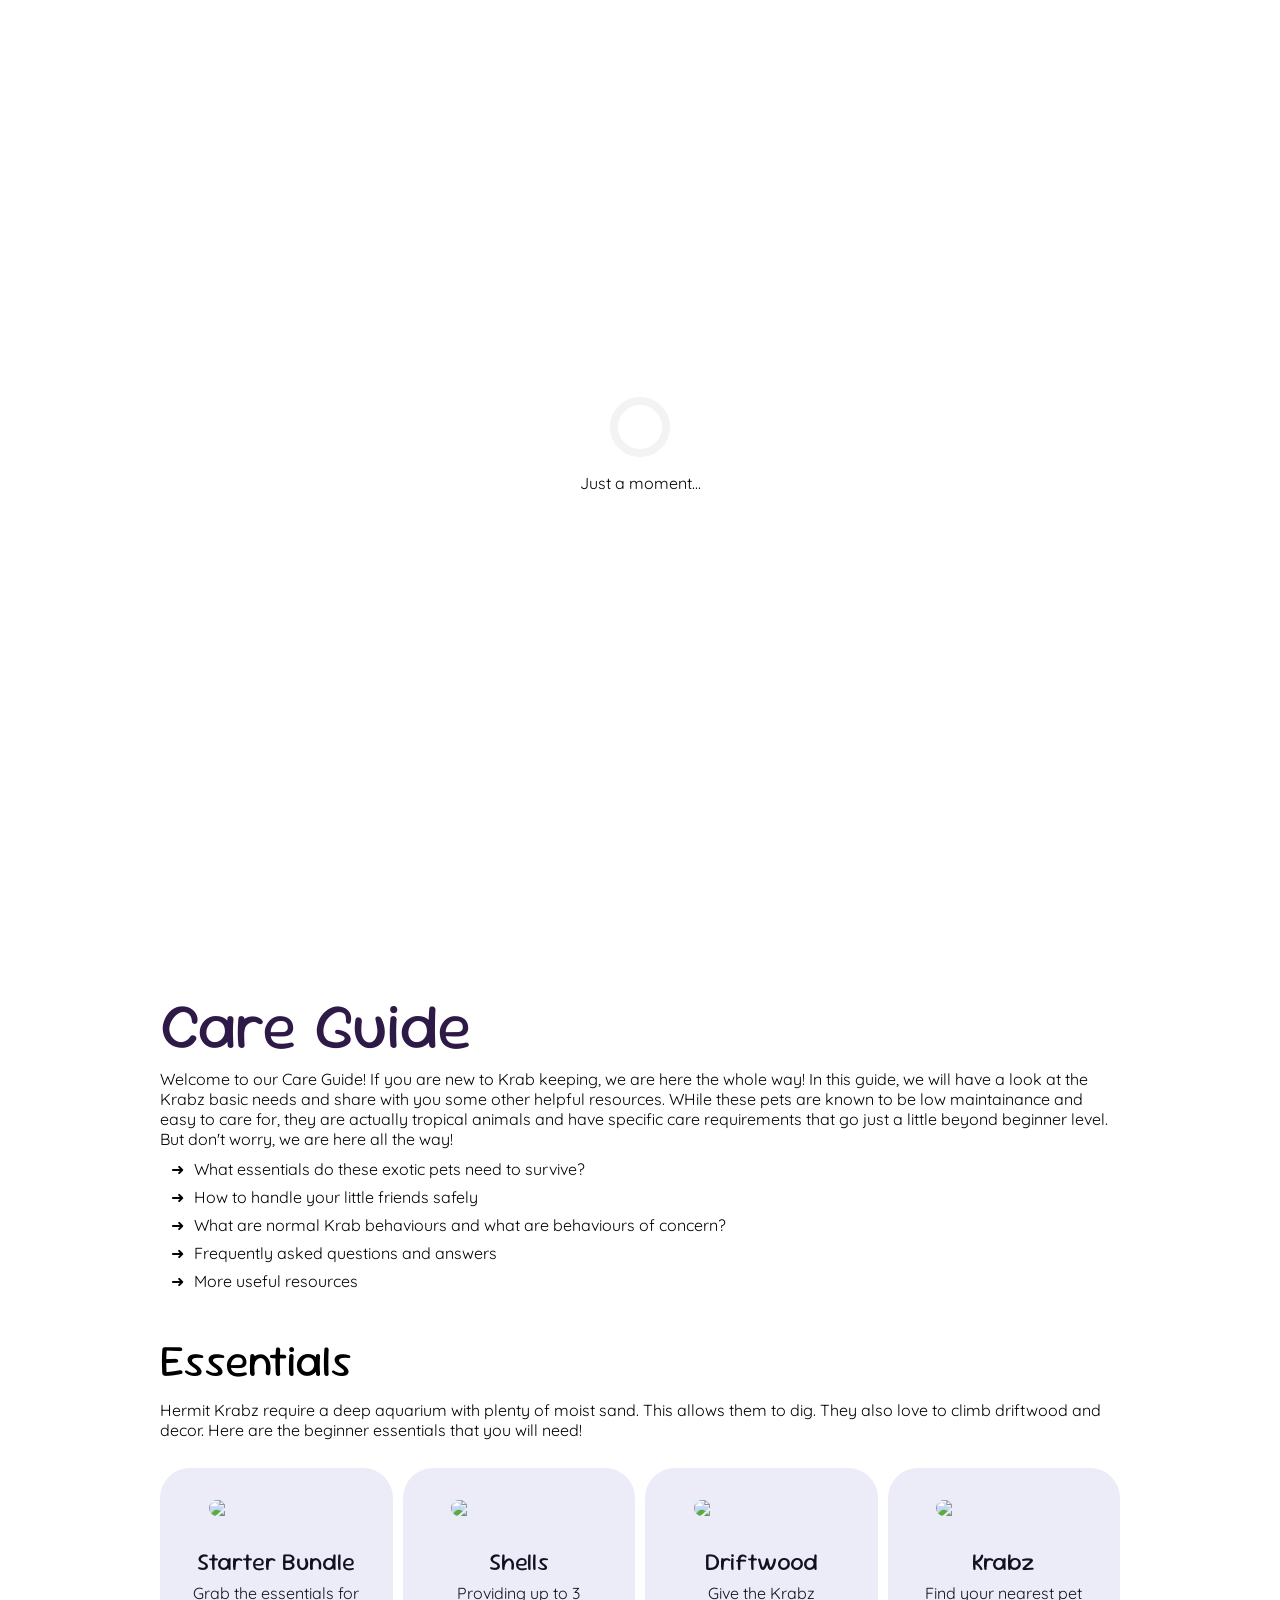
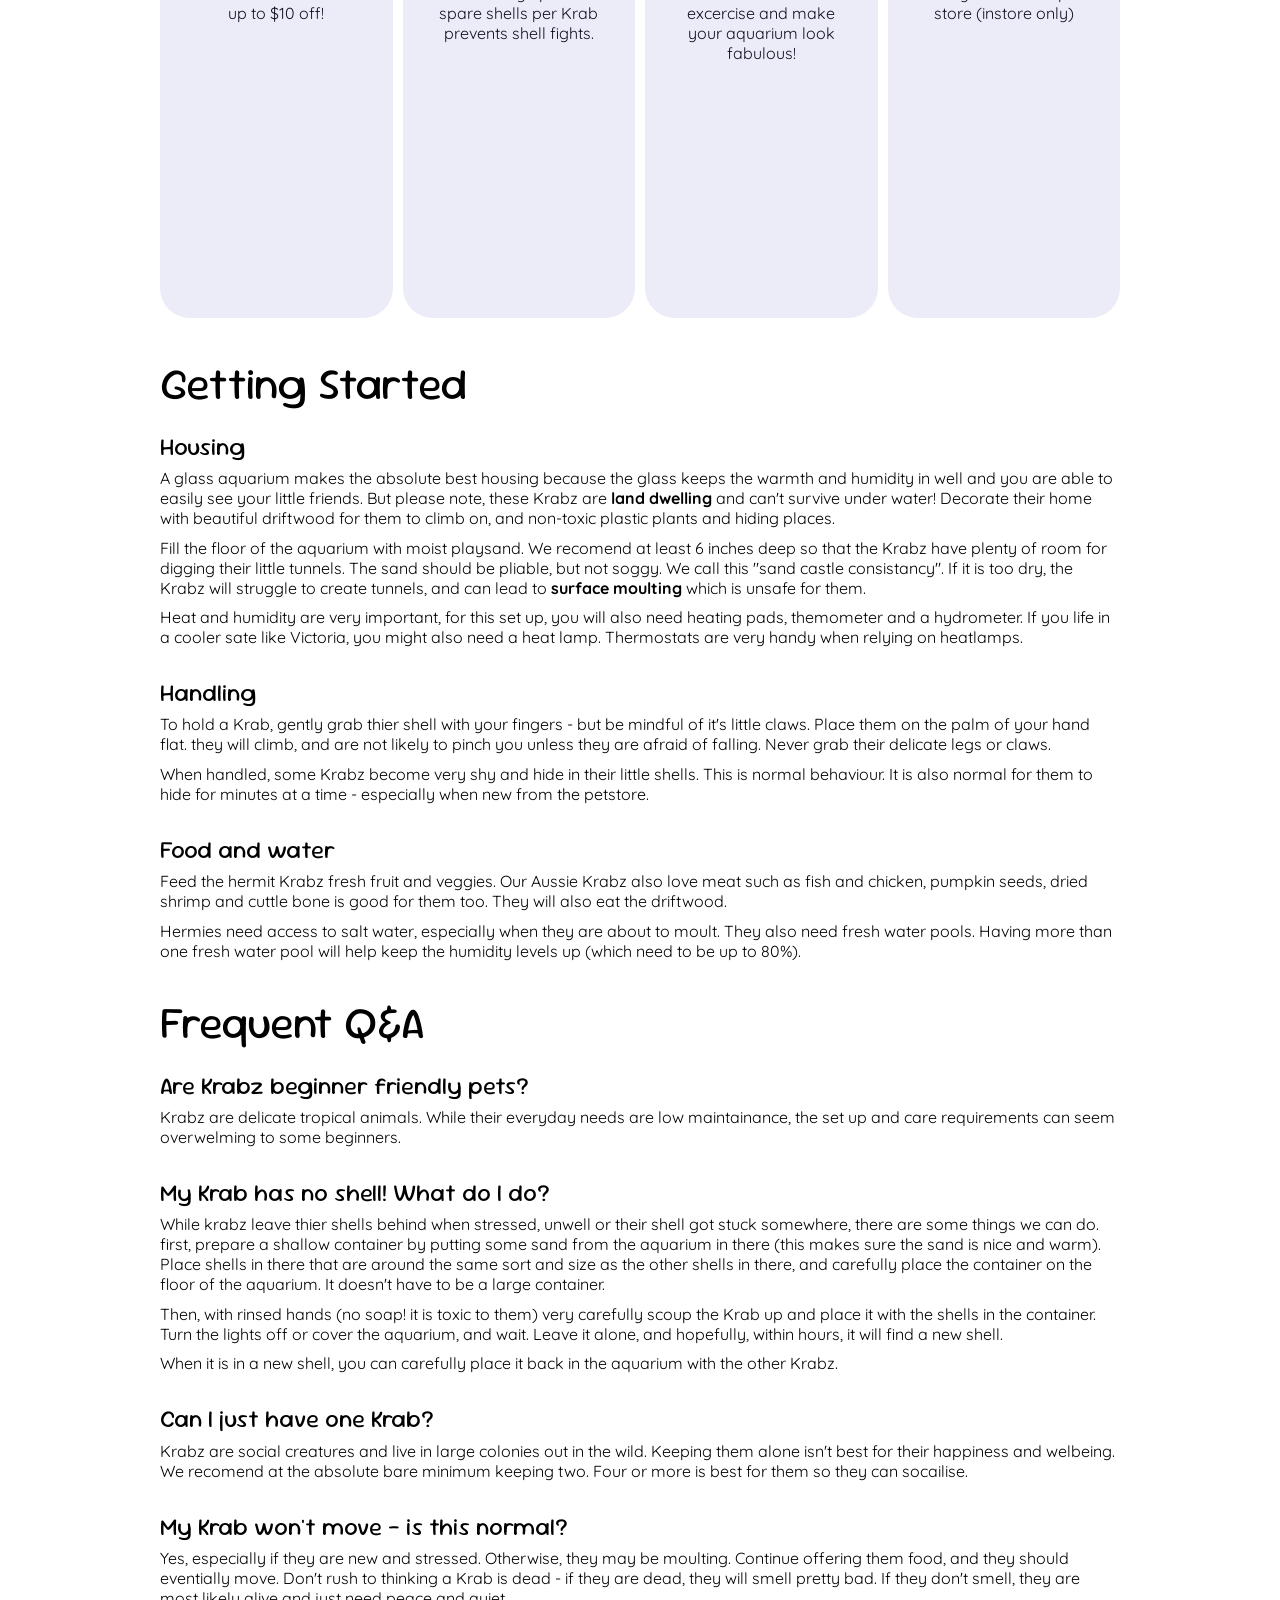
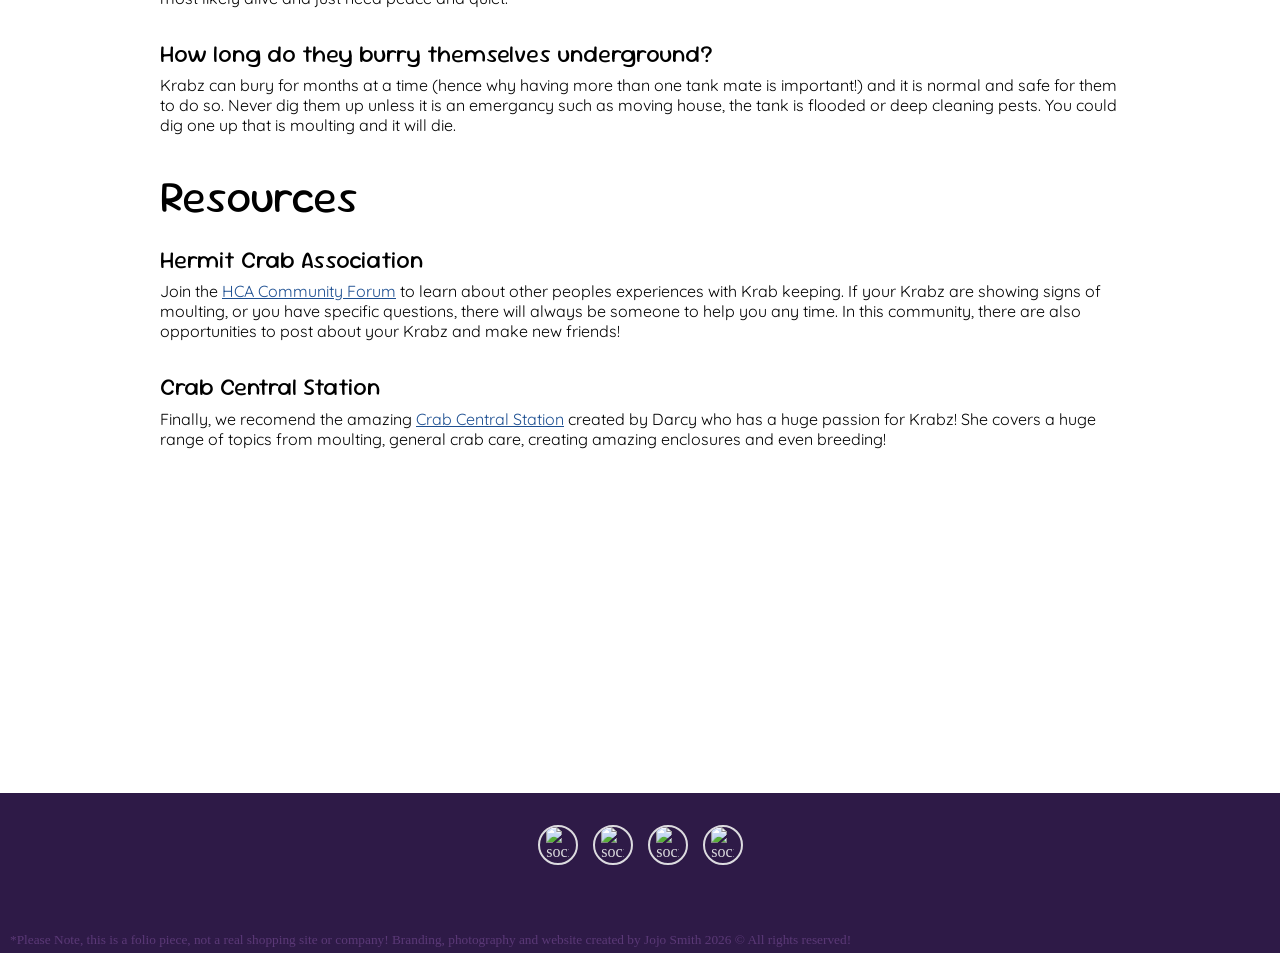
==== commit bd4b399d: "Touch ups, editing meta tags" ====
--- a/static/pages/care-guide.html
+++ b/static/pages/care-guide.html
@@ -3,9 +3,13 @@
     <head>
         <meta charset="UTF-8">
         <meta name="viewport" content="width=device-width, initial-scale=1.0">
-        <meta property="og:title" content="Krabz - Pet Supplies">
-        <meta name="description" content="Krabz is your go to for all you hermit crab pet supply needs! Here is our care guide to help you get started.">
-        <meta property="og:image" content="../assets/branding/favicon.png">
+        
+        <!-- Open Graph -->
+        <meta property="og:type" content="website">
+        <meta property="og:url" content="https://JS-Design005.github.io/Krabz/">
+        <meta property="og:title" content="Krabz Pet Supplies">
+        <meta property="og:description" content="We stock everything your little Krab friends need! Check out our shop today!">
+        <meta property="og:image" content="https://JS-Design005.github.io/Krabz/static/assets/branding/social-preview.jpg">
 
         <!-- Font -->
         <link rel="preconnect" href="https://fonts.googleapis.com">
@@ -22,11 +26,10 @@
 
     </head>
     <body>
-        <!--
         <div id="loader-wrapper">
             <div class="spinner"></div>
             <p class="loading-text">Just a moment...</p>
-        </div> -->
+        </div>
 
         <header>
             <img src="../assets/branding/header-logo.webp" alt="Logo" class="header-logo" oncontextmenu="return false">
--- a/static/stylesheets/global-styles.css
+++ b/static/stylesheets/global-styles.css
@@ -200,7 +200,7 @@
     position: relative;
 }
 
-.article-content {
+.article-content, .background {
     background-image: url(../assets/branding/background-01.webp);
     background-repeat: no-repeat;
     background-size: 100%;
--- a/static/stylesheets/typography.css
+++ b/static/stylesheets/typography.css
@@ -72,6 +72,10 @@
     color: var(--clr-pink);
 }
 
+.breadcrumbs a, .breadcrumbs li {
+    font-family: var(--ff-secondary);
+}
+
 @media (min-width: 1024px)  {
     h2:not(#about h2, #important-info h2, #welcome h2) {
         margin-top: 1em;
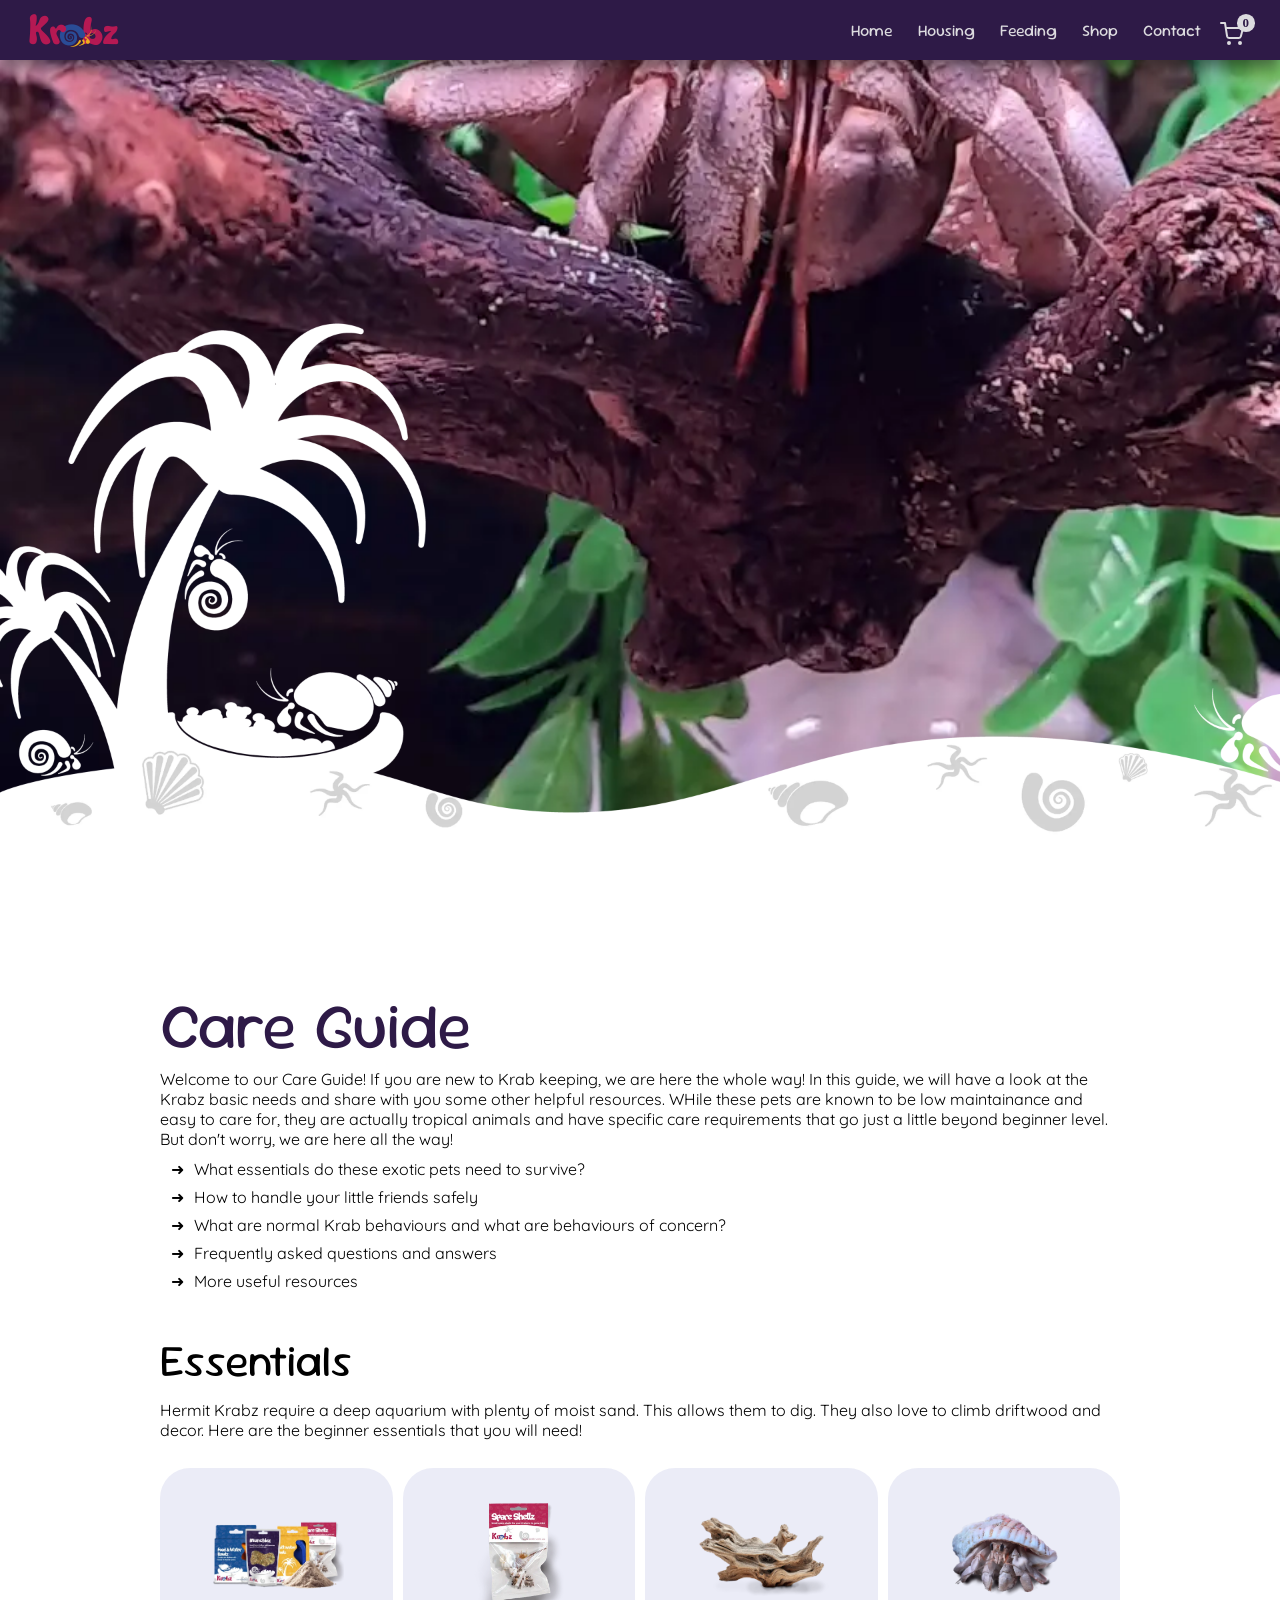
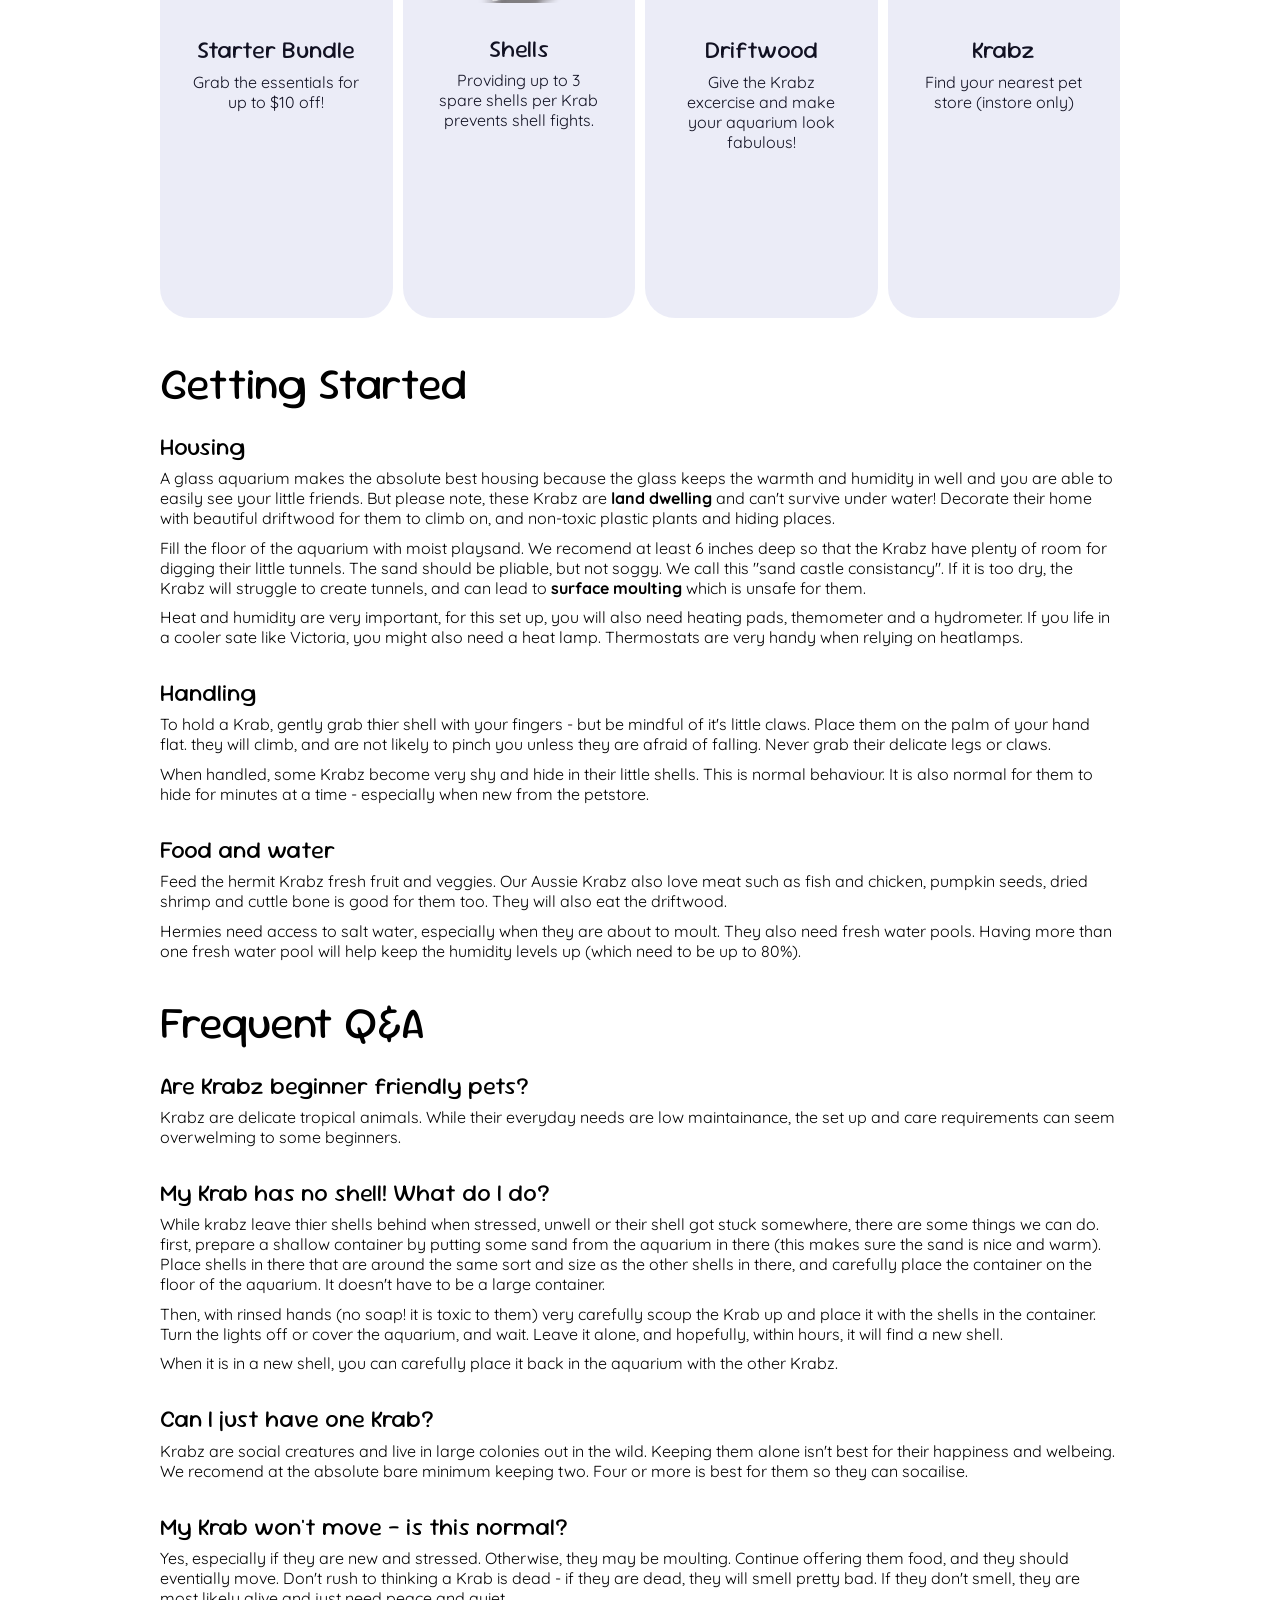
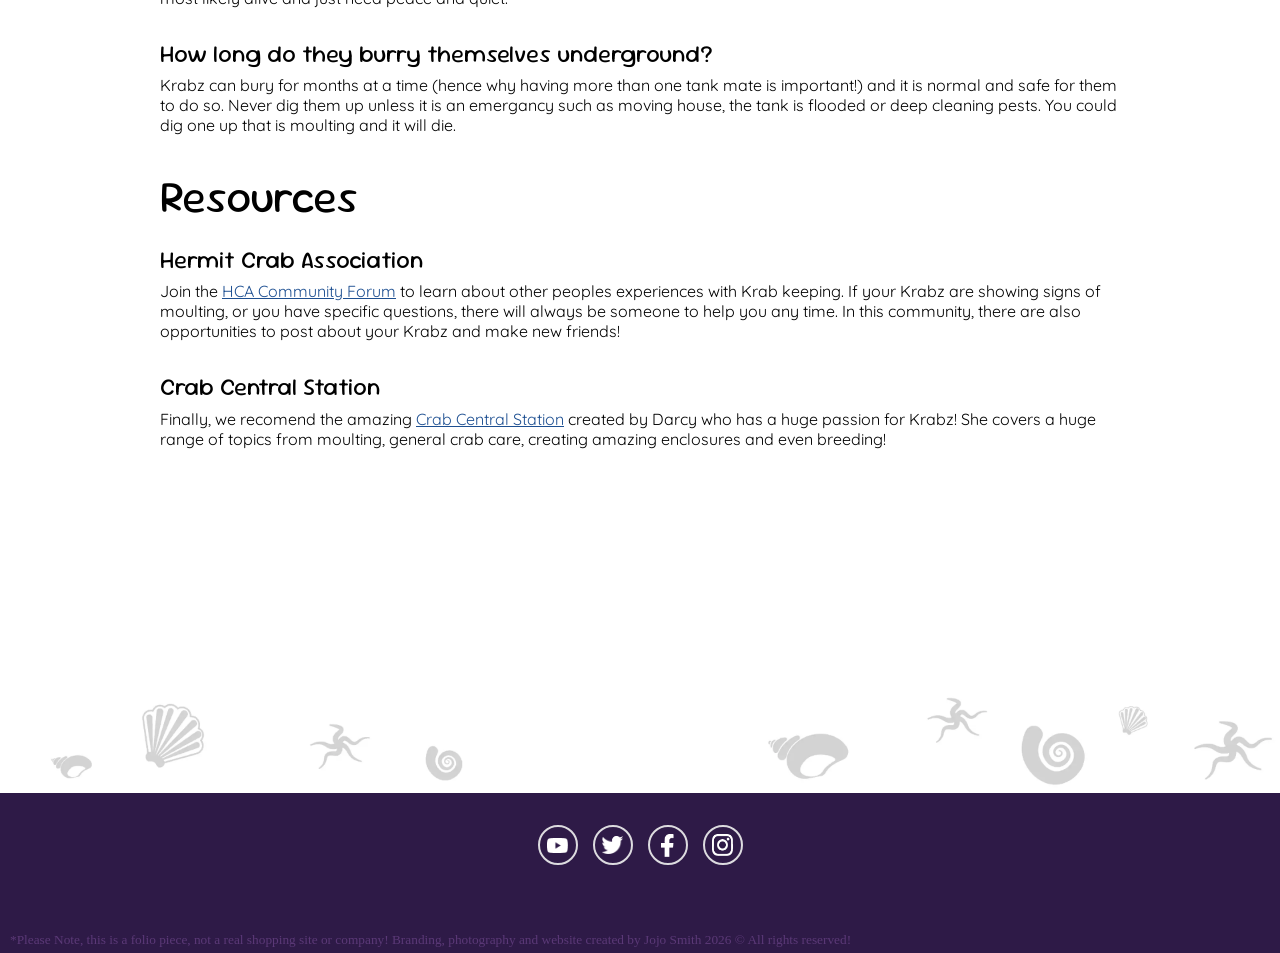
==== commit 170ff3d4: "Page loader Loading forever because it is loading the youtube videos!" ====
--- a/static/pages/care-guide.html
+++ b/static/pages/care-guide.html
@@ -26,11 +26,6 @@
 
     </head>
     <body>
-        <div id="loader-wrapper">
-            <div class="spinner"></div>
-            <p class="loading-text">Just a moment...</p>
-        </div>
-
         <header>
             <img src="../assets/branding/header-logo.webp" alt="Logo" class="header-logo" oncontextmenu="return false">
             <!-- Shopping cart inspired by freecodecamp -->
@@ -227,6 +222,5 @@
 
         <script src="../scripts/nav.js"></script>
         <script src="../scripts/global-manager.js"></script>
-        <script src="static/scripts/preloader.js"></script>
     </body>
 </html>
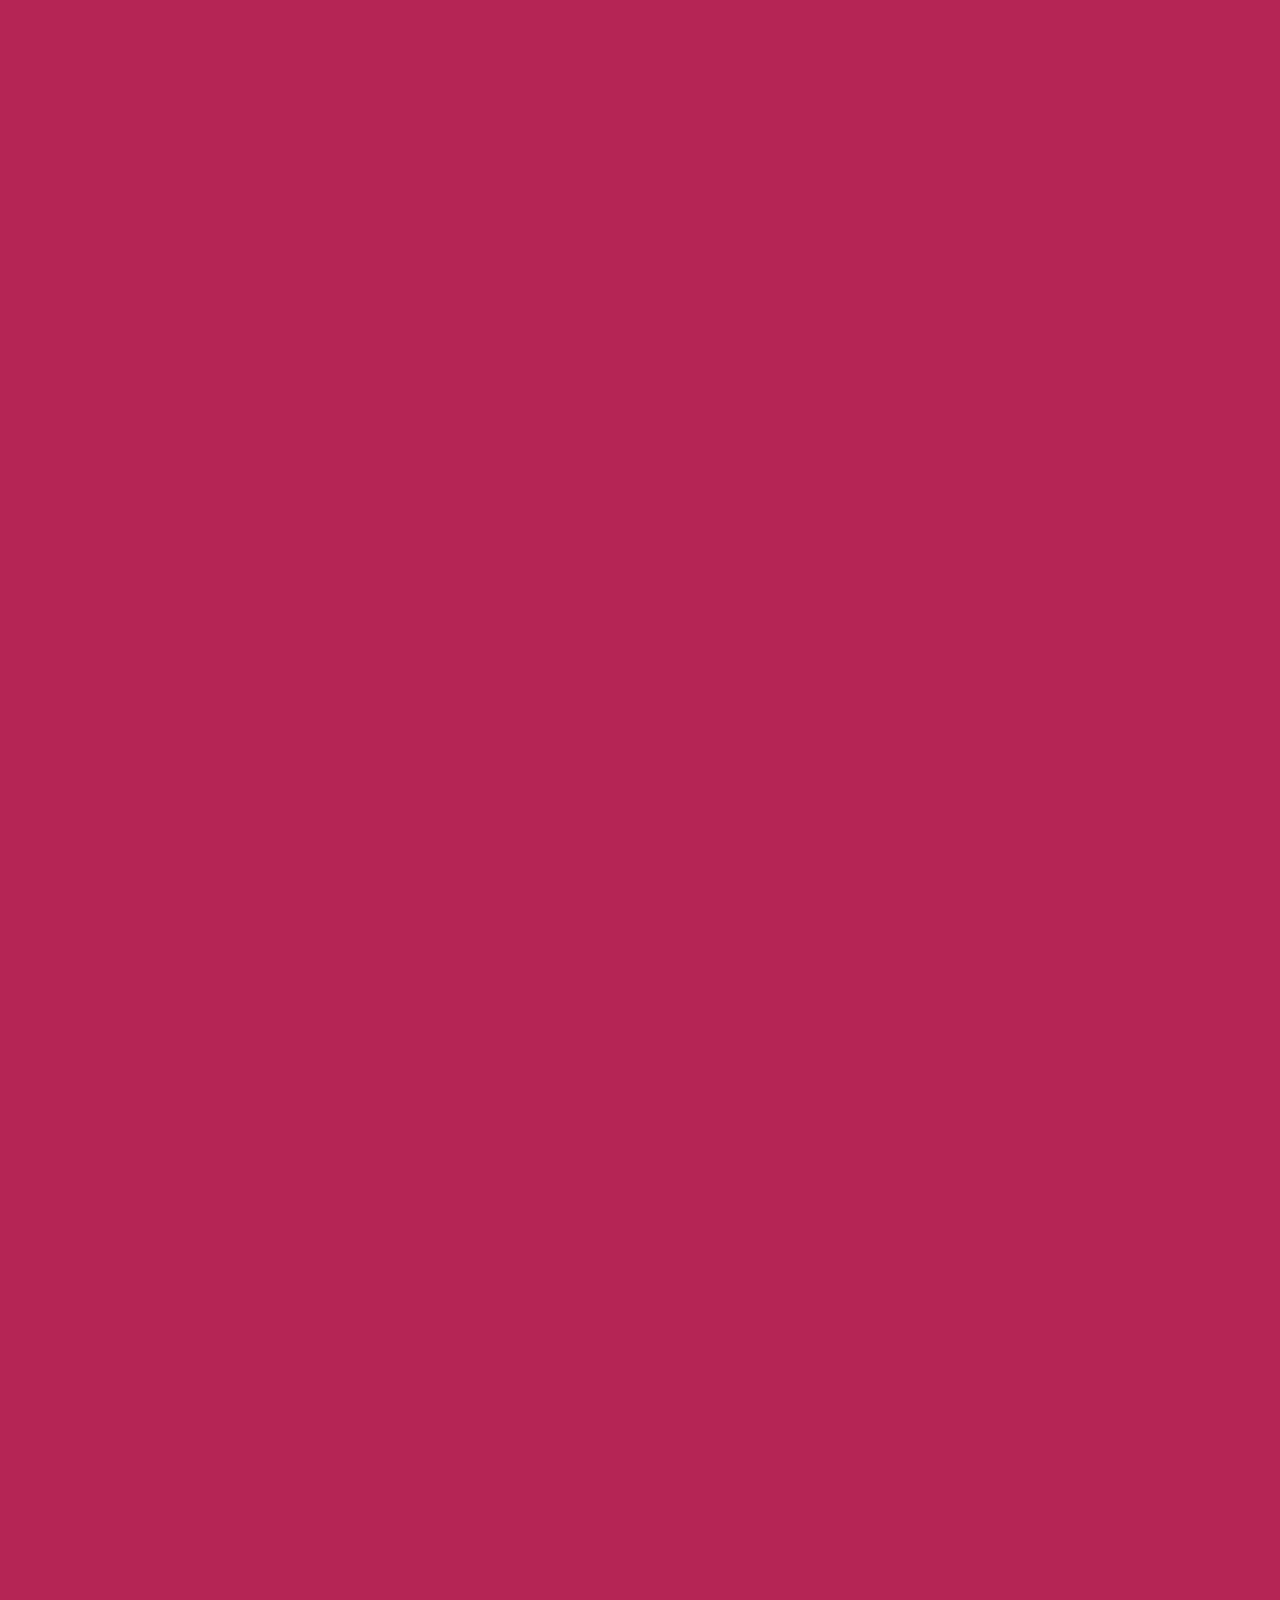
==== commit a24ecec9: "Testing New fade in effect to keep user experience consistent" ====
--- a/static/pages/care-guide.html
+++ b/static/pages/care-guide.html
@@ -24,8 +24,23 @@
 
         <title>Krabz - Care Guide</title>
 
+        <!-- Since this page cannot have the preloader, I wanted to add an animation to it so that is is still a smoth transition! -->
+        <style>
+            /* 1. Set up the starting state */
+            .fade-in-content {
+                opacity: 0;
+                animation: smoothFade 0.8s ease-out;
+            }
+
+            /* 2. Define the animation rules */
+            @keyframes smoothFade {
+                to {
+                    opacity: 1;
+                }
+            }
+        </style>
     </head>
-    <body>
+    <body class="fade-in-content">
         <header>
             <img src="../assets/branding/header-logo.webp" alt="Logo" class="header-logo" oncontextmenu="return false">
             <!-- Shopping cart inspired by freecodecamp -->
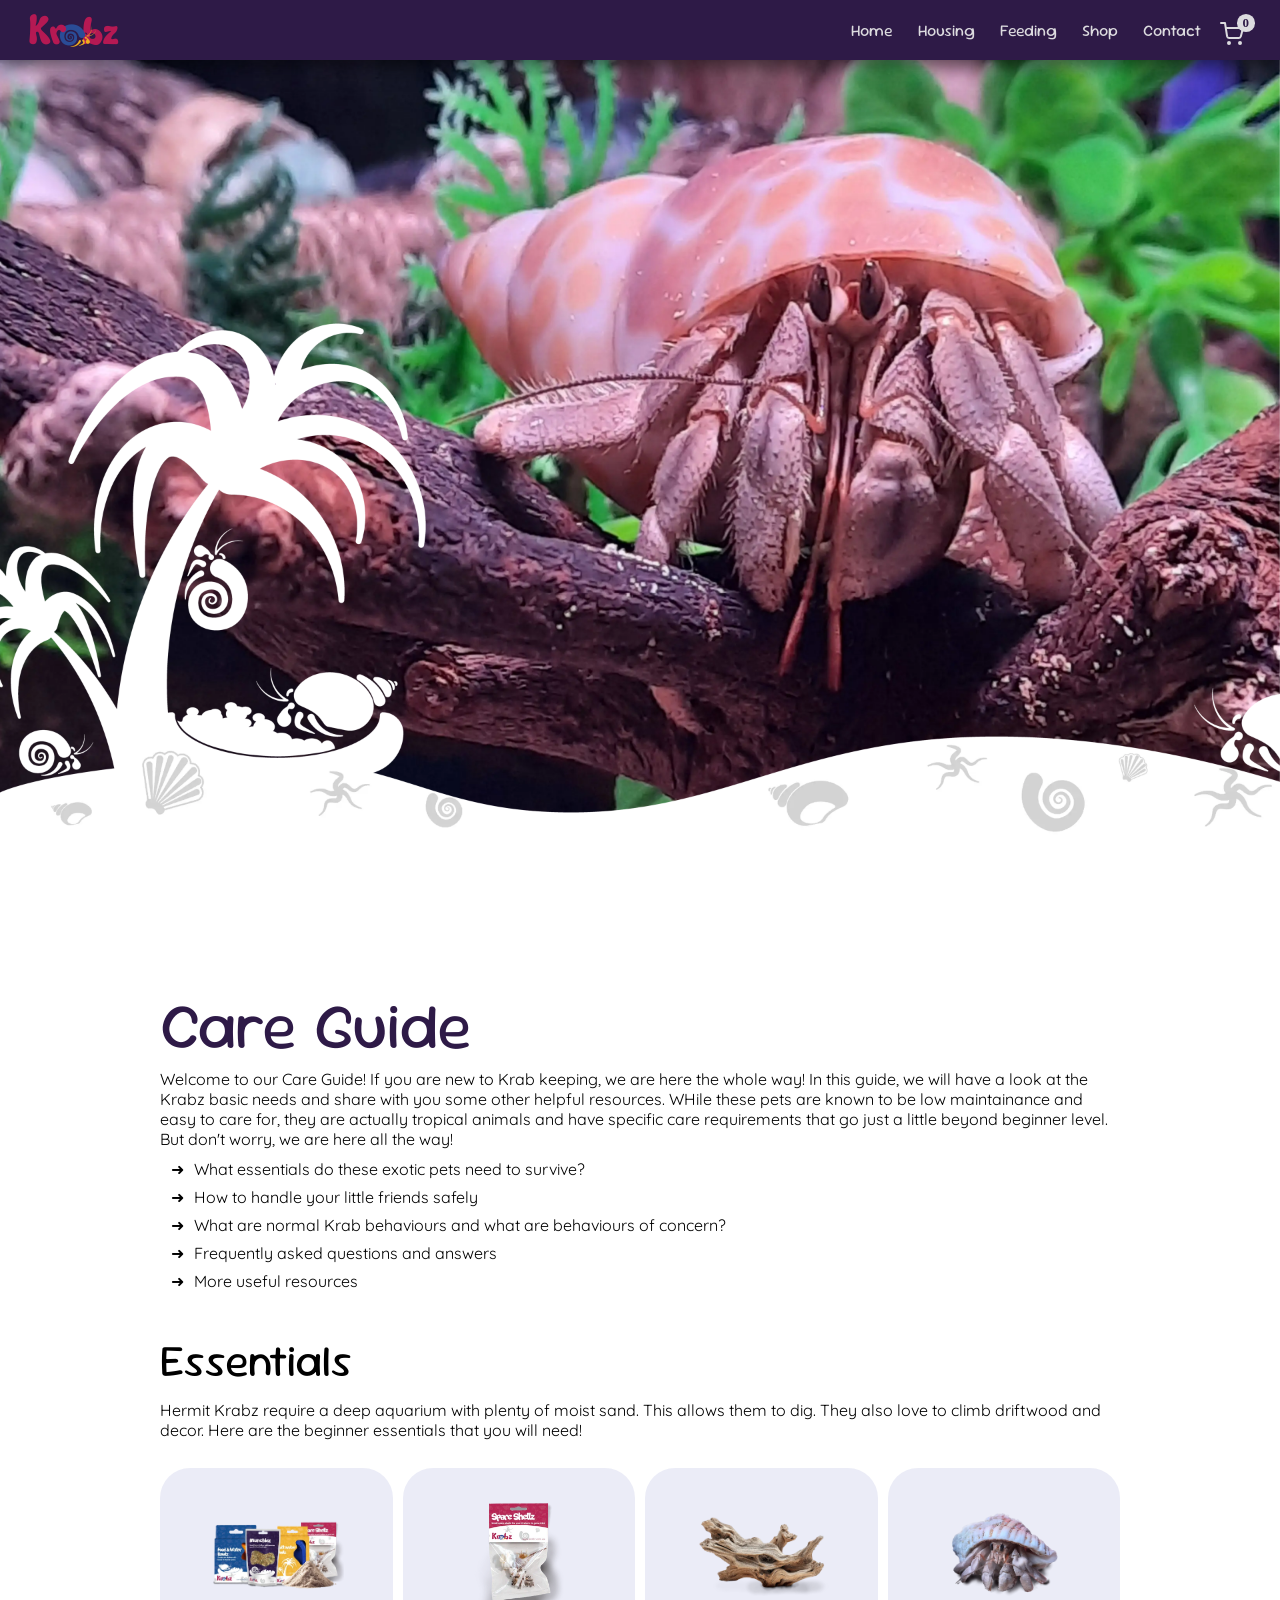
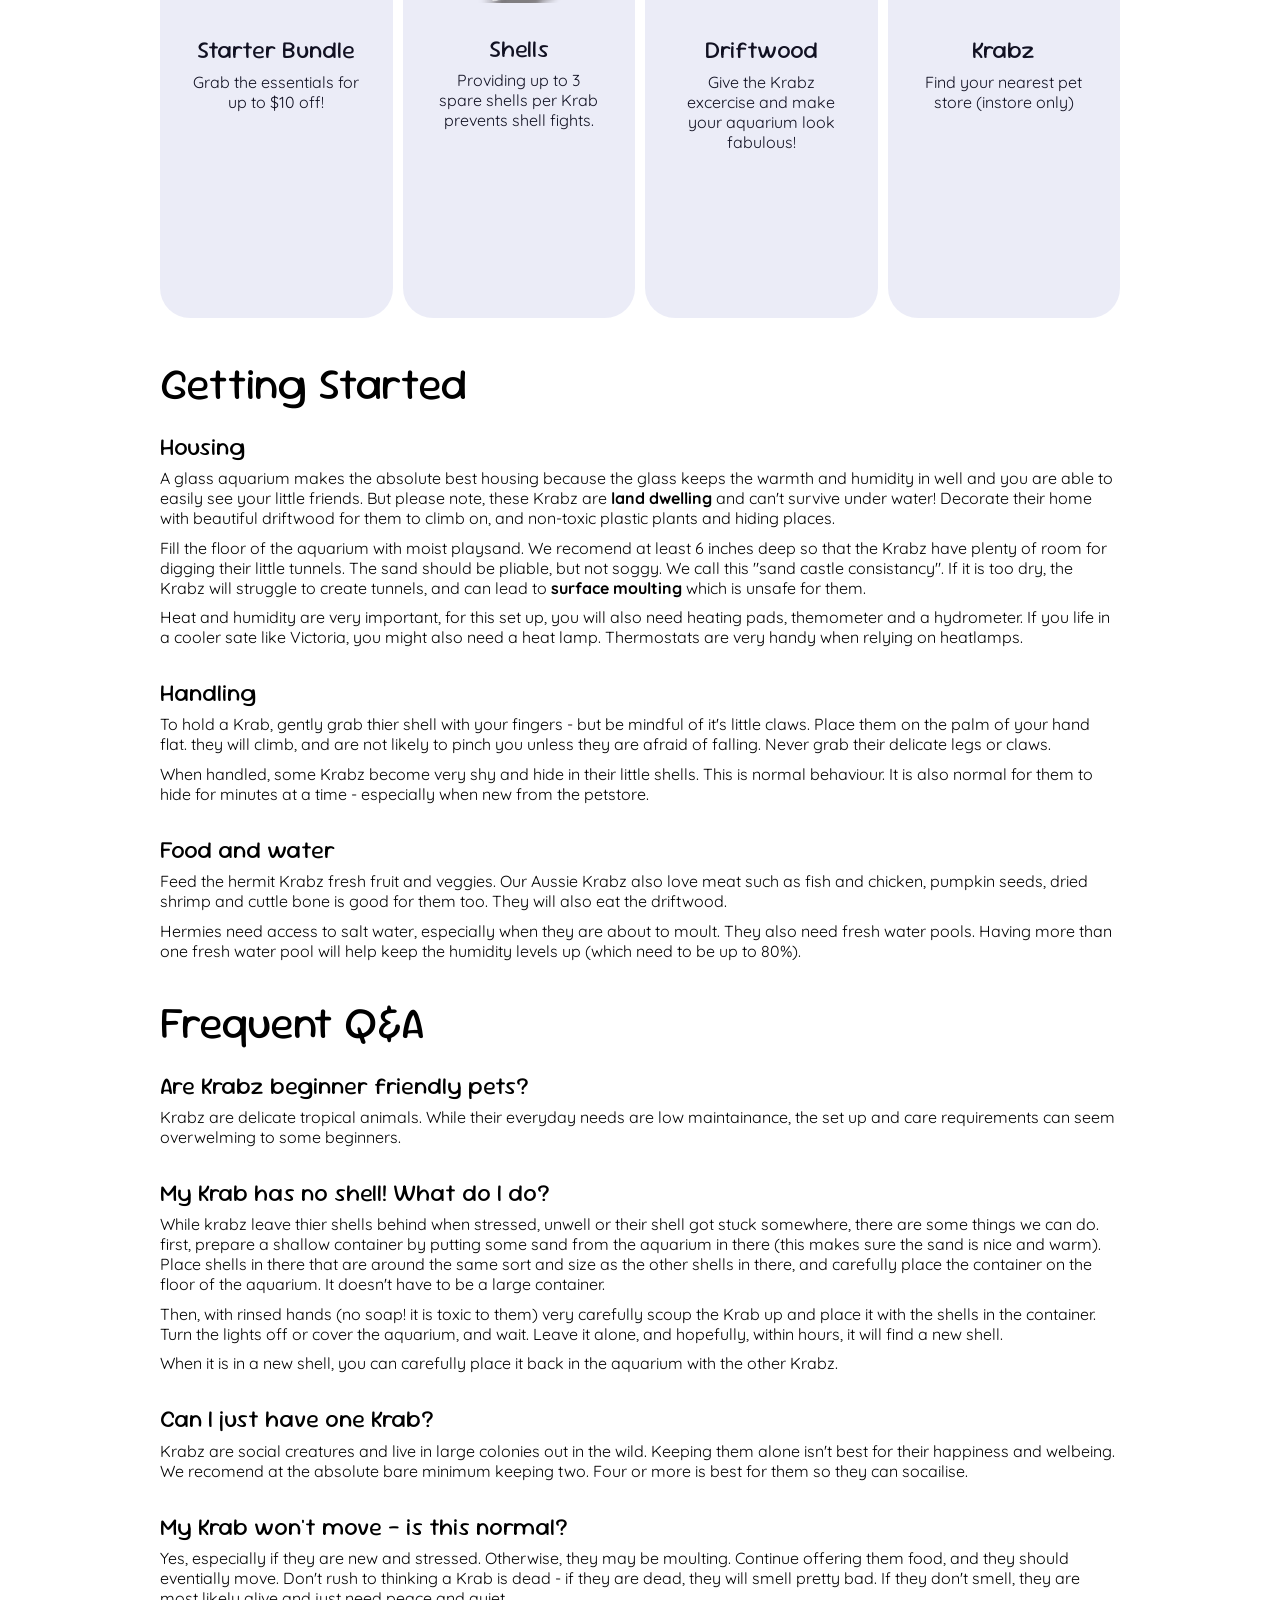
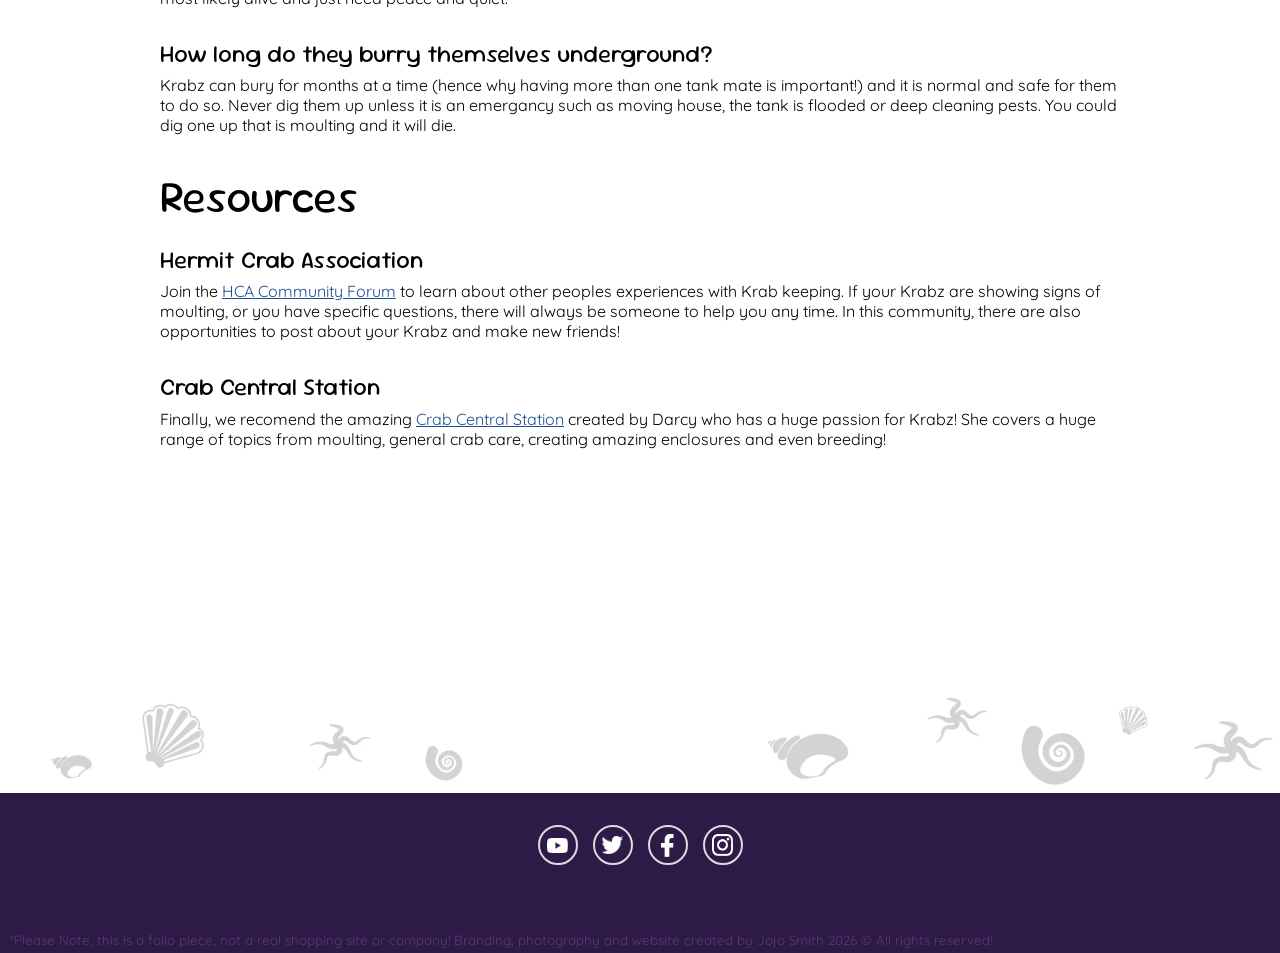
==== commit eeddddb6: "Fixing small styling and fade" ====
--- a/static/pages/care-guide.html
+++ b/static/pages/care-guide.html
@@ -24,21 +24,20 @@
 
         <title>Krabz - Care Guide</title>
 
-        <!-- Since this page cannot have the preloader, I wanted to add an animation to it so that is is still a smoth transition! -->
+        <!-- Since this page cannot have the preloader, I wanted to add an animation to it so that is is still a smooth transition! -->
         <style>
-            /* 1. Set up the starting state */
             .fade-in-content {
                 opacity: 0;
-                animation: smoothFade 0.8s ease-out;
+                animation: smoothFade 0.8s ease-out forwards;
             }
 
-            /* 2. Define the animation rules */
             @keyframes smoothFade {
                 to {
                     opacity: 1;
                 }
             }
         </style>
+
     </head>
     <body class="fade-in-content">
         <header>
--- a/static/stylesheets/global-styles.css
+++ b/static/stylesheets/global-styles.css
@@ -47,9 +47,6 @@
     }
 }
 
-body {
-    background-color: #B52555;
-}
 main {
     display: flex;
     flex-direction: column;
--- a/static/stylesheets/typography.css
+++ b/static/stylesheets/typography.css
@@ -46,6 +46,7 @@
     left: 10px;
     right: 10px;
     color: rgb(91, 57, 119);
+    font-family: var(--ff-secondary);
 }
 
 h2:not(#about h2, #important-info h2, #welcome h2) { margin-top: 2em; }
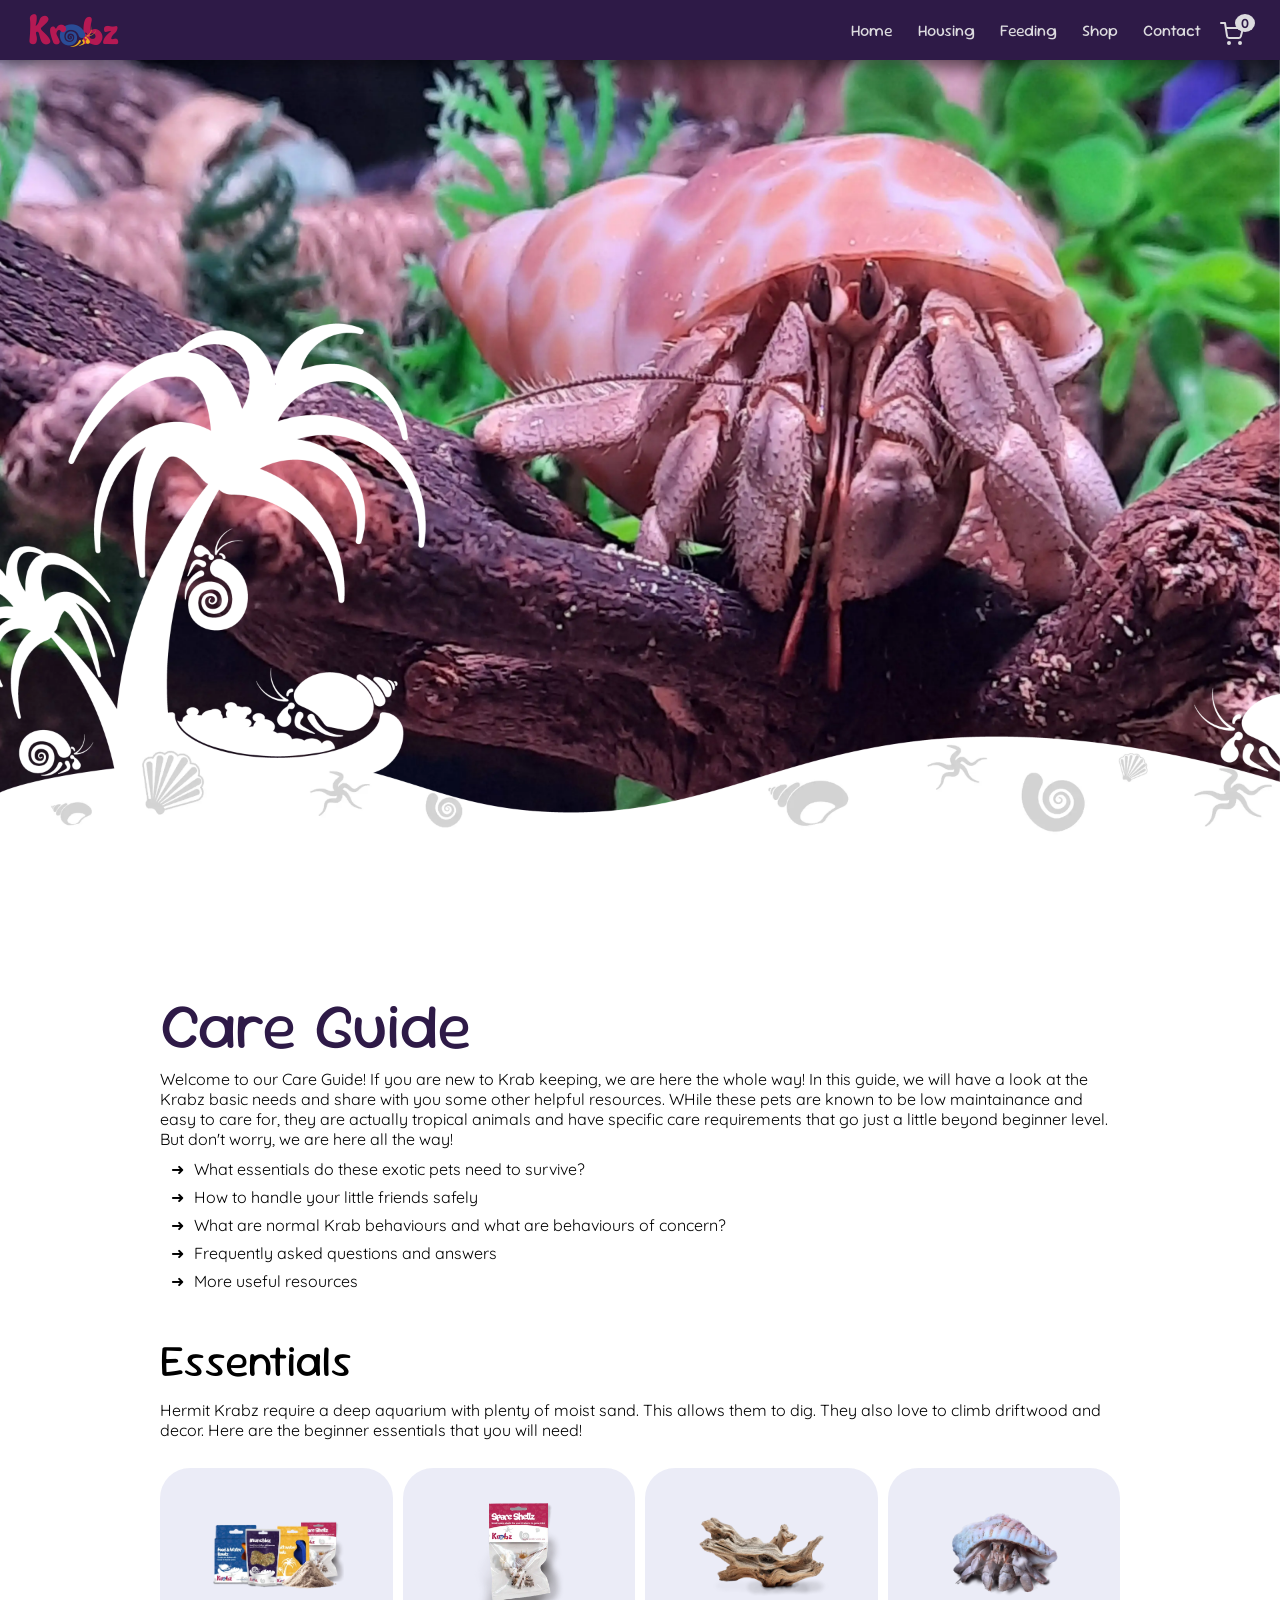
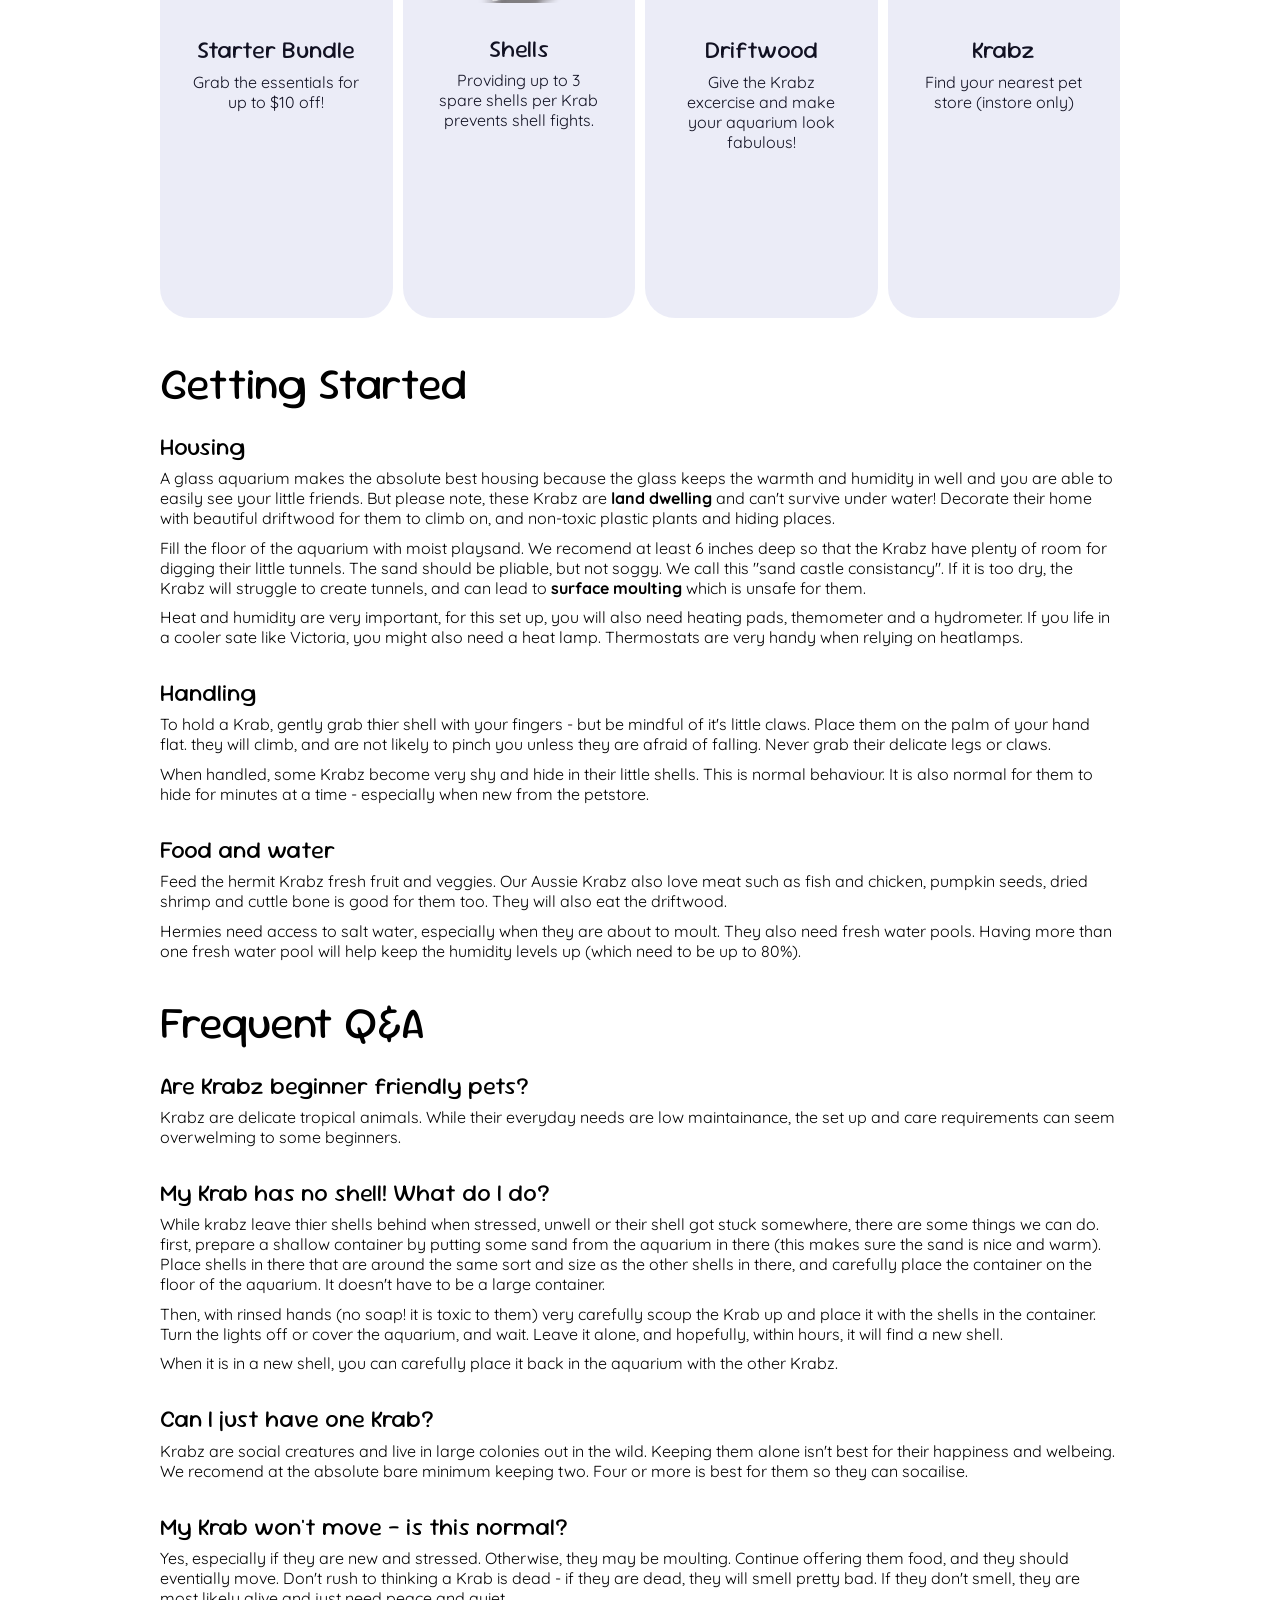
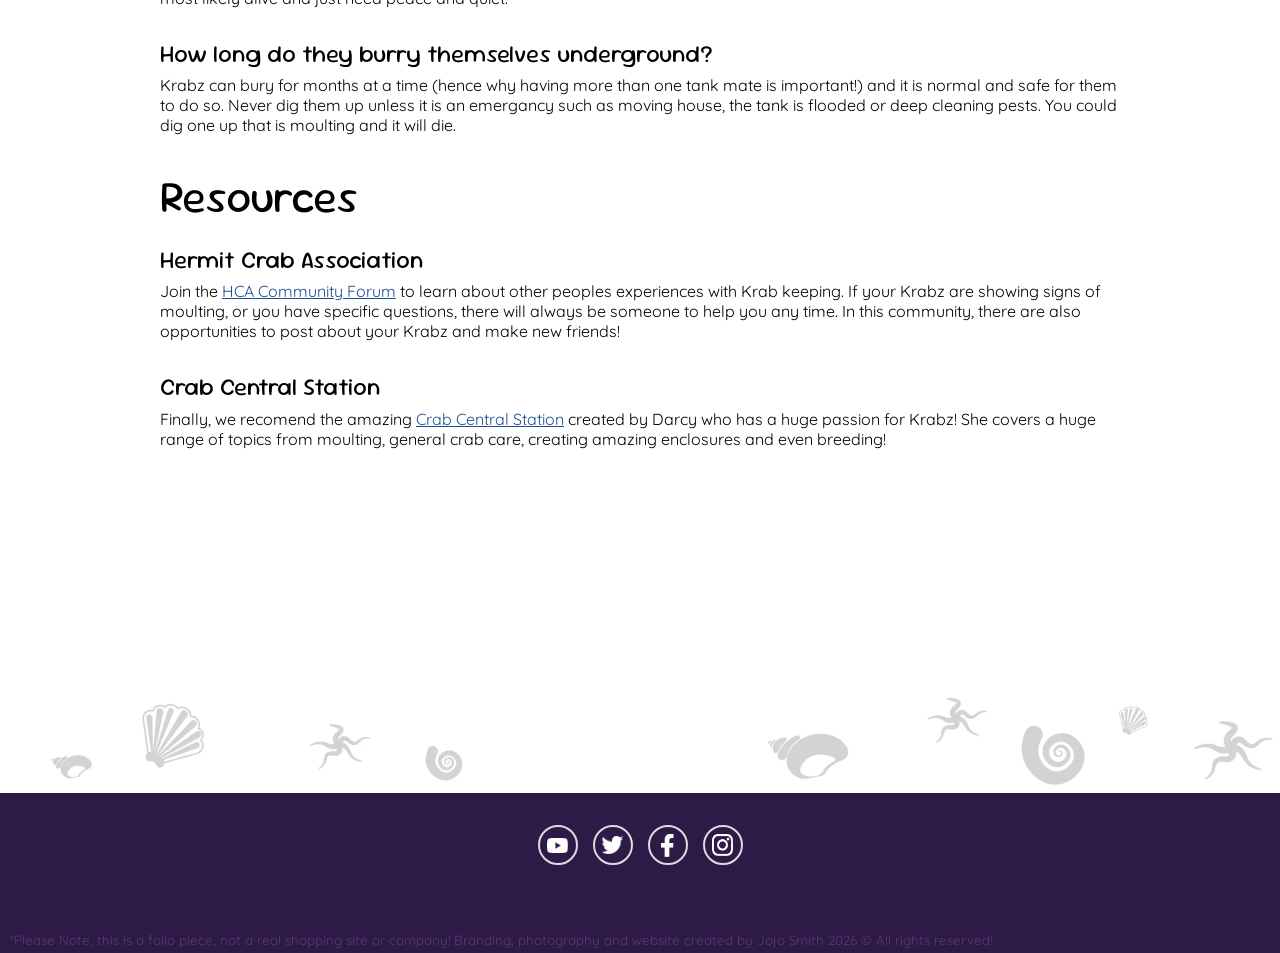
==== commit 32569ef5: "Tidying up the fonts" ====
--- a/static/pages/care-guide.html
+++ b/static/pages/care-guide.html
@@ -28,7 +28,7 @@
         <style>
             .fade-in-content {
                 opacity: 0;
-                animation: smoothFade 0.8s ease-out forwards;
+                animation: smoothFade 1.5s ease-out forwards;
             }
 
             @keyframes smoothFade {
@@ -84,8 +84,8 @@
                 <div class="overlay-wrapper" >
                     <div class="slides" style="position: fixed; z-index: -1;">
                         <picture id="slide_01" class="slide active">
-                            <source media="(min-width: 1024px)" srcset="../assets/images/image-16.webp">
-                            <source media="(min-width: 768px)" srcset="../assets/images/image-17.webp">
+                            <source media="(min-width: 1024px)" srcset="../assets/images/image-16.webp" loading="eager">
+                            <source media="(min-width: 768px)" srcset="../assets/images/image-17.webp" loading="eager">
                             <img src="../assets/images/image-18.webp" alt="" loading="eager">
                         </picture>
                     </div>
--- a/static/stylesheets/global-styles.css
+++ b/static/stylesheets/global-styles.css
@@ -36,6 +36,10 @@
   font-optical-sizing: auto;
   font-weight: normal;
   font-style: normal;
+}
+
+#item-count {
+    font-family: var(--ff-secondary)
 }
 
 @media (min-width: 800px) {
--- a/static/stylesheets/typography.css
+++ b/static/stylesheets/typography.css
@@ -18,7 +18,7 @@
     margin-top: 1.5em;
 }
 
-h1, h2, h3 {
+h1, h2, h3, label {
     Font-family: var(--ff-primary);
     font-weight: var(--fw-bold);
 }
